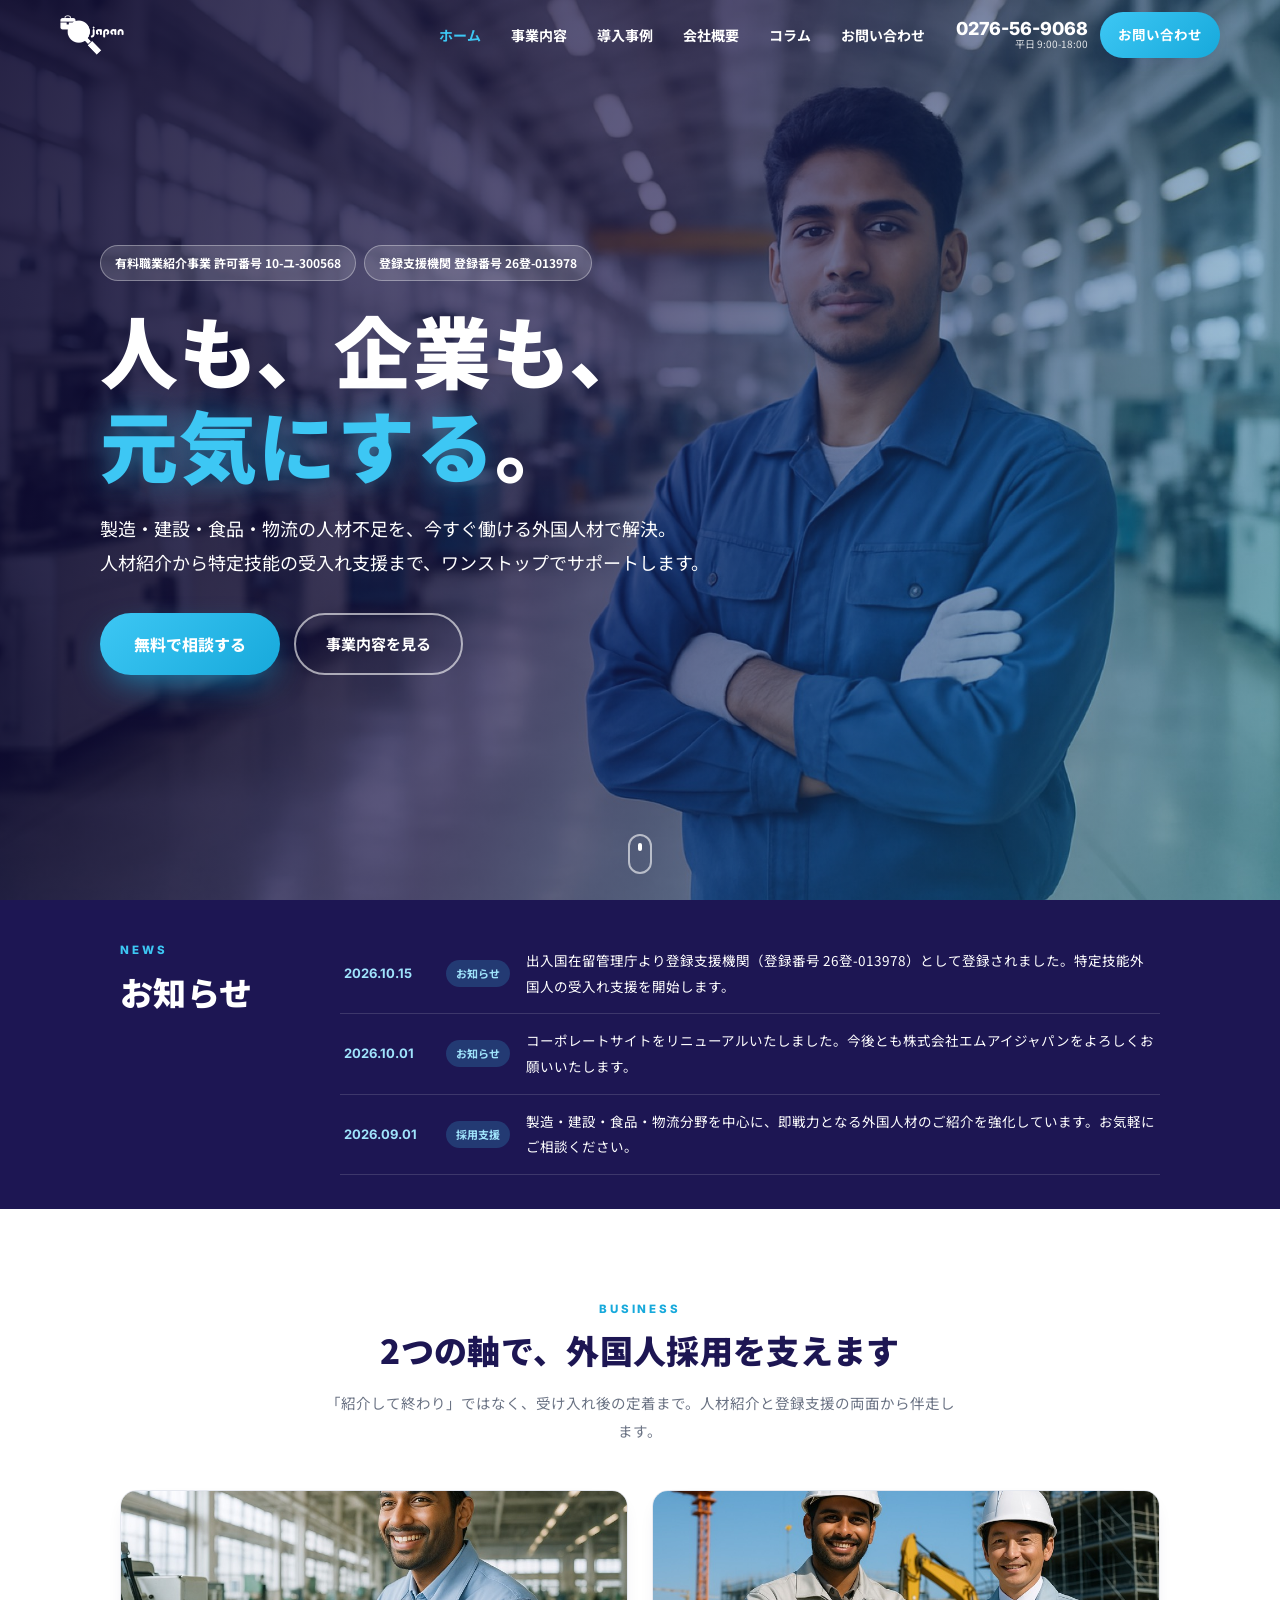
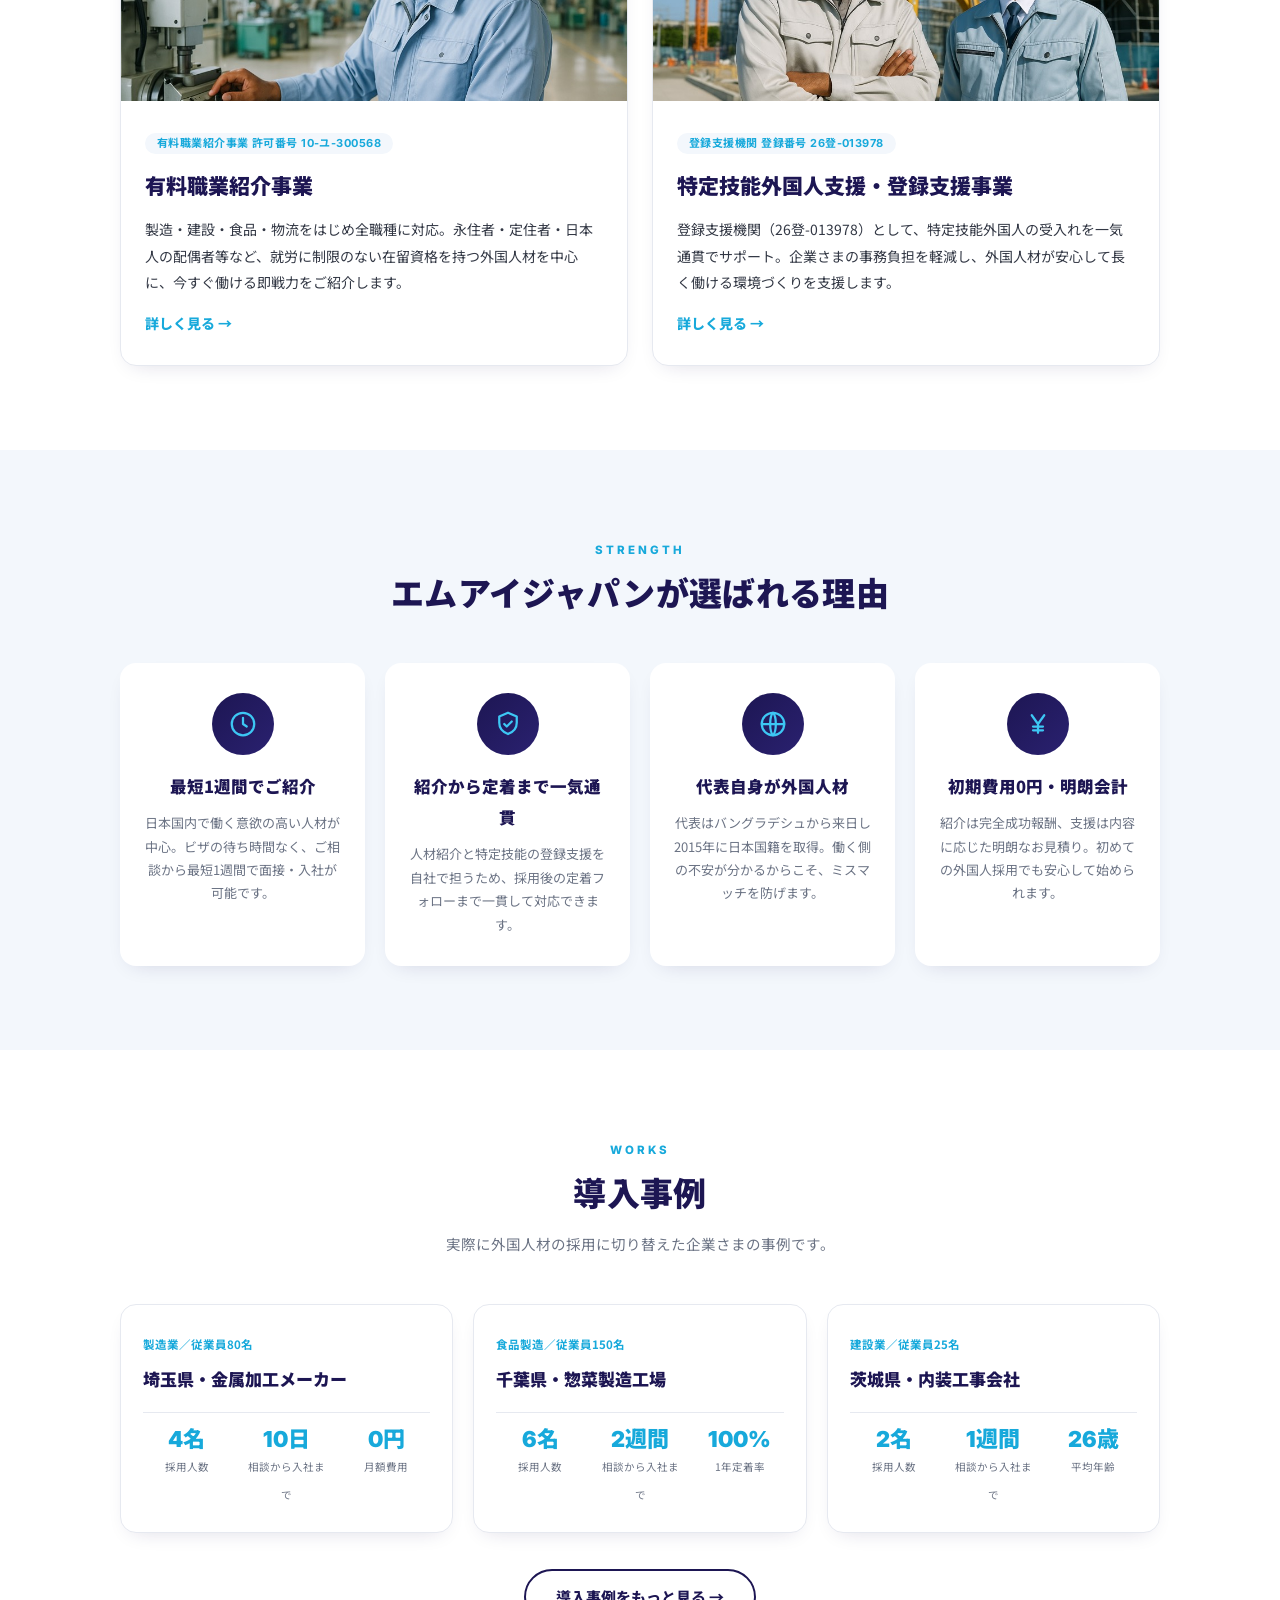
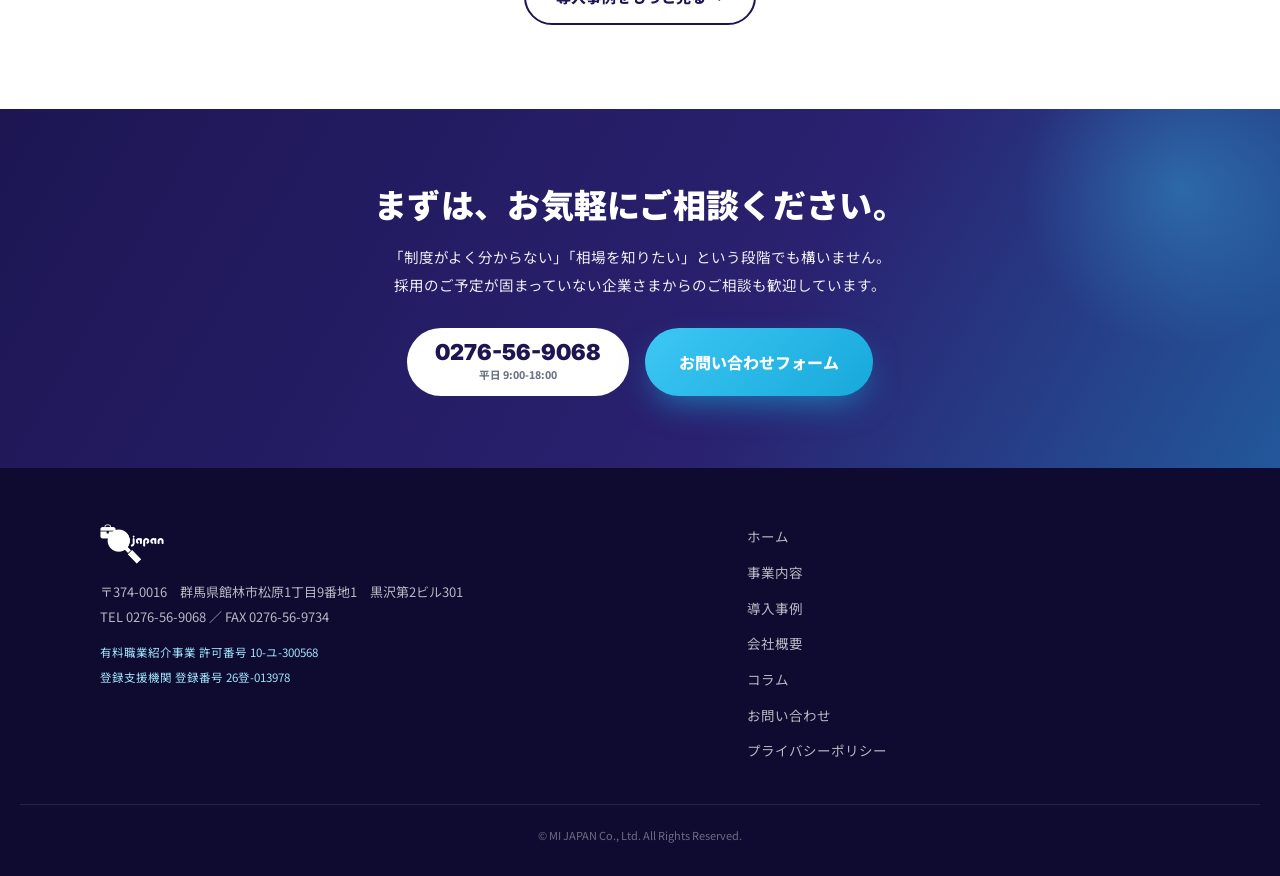
==== index.html @ fb92f8b6 "MI Japan HP preview (noindex)" ====
<!DOCTYPE html>
<html lang="ja">
<head>
<meta name="robots" content="noindex,nofollow">
<!-- Google Tag Manager -->
<script>(function(w,d,s,l,i){w[l]=w[l]||[];w[l].push({'gtm.start':
new Date().getTime(),event:'gtm.js'});var f=d.getElementsByTagName(s)[0],
j=d.createElement(s),dl=l!='dataLayer'?'&l='+l:'';j.async=true;j.src=
'https://www.googletagmanager.com/gtm.js?id='+i+dl;f.parentNode.insertBefore(j,f);
})(window,document,'script','dataLayer','GTM-NKFNLKCG');</script>
<!-- End Google Tag Manager -->
<meta charset="UTF-8">
<meta name="viewport" content="width=device-width, initial-scale=1.0">
<title>外国人材の紹介・特定技能の受入れ支援なら株式会社エムアイジャパン</title>
<meta name="description" content="製造・建設・食品・物流の人手不足を、今すぐ働ける外国人材で解決。有料職業紹介と登録支援機関による特定技能サポートをワンストップで提供。群馬・関東・静岡エリア対応。">
<link rel="icon" href="assets/favicon.ico" sizes="any">
<link rel="icon" type="image/png" sizes="32x32" href="assets/favicon-32.png">
<link rel="apple-touch-icon" href="assets/favicon-180.png">
<meta property="og:title" content="外国人材の紹介・特定技能の受入れ支援なら株式会社エムアイジャパン">
<meta property="og:description" content="製造・建設・食品・物流の人手不足を、今すぐ働ける外国人材で解決。有料職業紹介と登録支援機関による特定技能サポートをワンストップで提供。群馬・関東・静岡エリア対応。">
<meta property="og:type" content="website">
<meta name="format-detection" content="telephone=no">
<link rel="preconnect" href="https://fonts.googleapis.com">
<link rel="preconnect" href="https://fonts.gstatic.com" crossorigin>
<link href="https://fonts.googleapis.com/css2?family=Noto+Sans+JP:wght@400;500;700;900&family=Inter:wght@600;700;800;900&display=swap" rel="stylesheet">
<link rel="stylesheet" href="assets/style.css">
</head>
<body>
<!-- Google Tag Manager (noscript) -->
<noscript><iframe src="https://www.googletagmanager.com/ns.html?id=GTM-NKFNLKCG"
height="0" width="0" style="display:none;visibility:hidden"></iframe></noscript>
<!-- End Google Tag Manager (noscript) -->
<header id="hd">
  <div class="hd-in">
    <a class="brand" href="index.html"><img src="assets/logo.png" alt="株式会社エムアイジャパン"></a>
    <nav class="gnav"><a href="index.html" class="active">ホーム</a><a href="services.html">事業内容</a><a href="works.html">導入事例</a><a href="company.html">会社概要</a><a href="column/index.html">コラム</a><a href="contact.html">お問い合わせ</a></nav>
    <div class="hd-cta">
      <a class="hd-tel" href="tel:0276569068"><span class="t">0276-56-9068</span><span class="h">平日 9:00-18:00</span></a>
      <a class="hd-btn" href="contact.html">お問い合わせ</a>
    </div>
    <button class="burger" aria-label="メニュー" onclick="document.body.classList.toggle('mopen')"><span></span><span></span><span></span></button>
  </div>
  <nav class="mnav"><a href="index.html" class="active">ホーム</a><a href="services.html">事業内容</a><a href="works.html">導入事例</a><a href="company.html">会社概要</a><a href="column/index.html">コラム</a><a href="contact.html">お問い合わせ</a><a class="mnav-tel" href="tel:0276569068">電話する 0276-56-9068</a></nav>
</header>
<main>

<section class="hero" id="top">
  <video class="hero-media" autoplay muted loop playsinline poster="assets/mv.jpg">
    <source src="assets/hero.mp4" type="video/mp4">
  </video>
  <div class="hero-ov"></div>
  <div class="hero-in">
    <div class="hero-badges">
      <span>有料職業紹介事業 許可番号 10-ユ-300568</span><span>登録支援機関 登録番号 26登-013978</span>
    </div>
    <h1>人も、企業も、<br><em>元気にする</em>。</h1>
    <p>製造・建設・食品・物流の人材不足を、今すぐ働ける外国人材で解決。<br>人材紹介から特定技能の受入れ支援まで、ワンストップでサポートします。</p>
    <div class="hero-cta">
      <a class="btn-form" href="contact.html">無料で相談する</a>
      <a class="btn-ghost" href="services.html">事業内容を見る</a>
    </div>
  </div>
  <div class="hero-scroll"><span></span></div>
</section>

<section class="news-sec">
  <div class="wrap news-wrap">
    <div class="news-head"><span class="eyebrow">News</span><h2>お知らせ</h2></div>
    <div class="news-list"><a class="news-row reveal" href="column/index.html"><span class="nd">2026.10.15</span><span class="nc">お知らせ</span><span class="nt">出入国在留管理庁より登録支援機関（登録番号 26登-013978）として登録されました。特定技能外国人の受入れ支援を開始します。</span></a><a class="news-row reveal" href="column/index.html"><span class="nd">2026.10.01</span><span class="nc">お知らせ</span><span class="nt">コーポレートサイトをリニューアルいたしました。今後とも株式会社エムアイジャパンをよろしくお願いいたします。</span></a><a class="news-row reveal" href="column/index.html"><span class="nd">2026.09.01</span><span class="nc">採用支援</span><span class="nt">製造・建設・食品・物流分野を中心に、即戦力となる外国人材のご紹介を強化しています。お気軽にご相談ください。</span></a></div>
  </div>
</section>

<section class="sec">
  <div class="wrap">
    <div class="sec-head reveal"><span class="eyebrow">Business</span><h2>2つの軸で、外国人採用を支えます</h2><p class="sec-sub">「紹介して終わり」ではなく、受け入れ後の定着まで。人材紹介と登録支援の両面から伴走します。</p></div>
    <div class="svc-grid"><a class="svc-card reveal" href="services.html#agency">
  <div class="svc-img" style="background-image:url('assets/work-factory.jpg')"></div>
  <div class="svc-body"><span class="svc-lic">有料職業紹介事業 許可番号 10-ユ-300568</span><h3>有料職業紹介事業</h3><p>製造・建設・食品・物流をはじめ全職種に対応。永住者・定住者・日本人の配偶者等など、就労に制限のない在留資格を持つ外国人材を中心に、今すぐ働ける即戦力をご紹介します。</p><span class="more">詳しく見る →</span></div>
</a><a class="svc-card reveal" href="services.html#tokutei">
  <div class="svc-img" style="background-image:url('assets/work-construction.jpg')"></div>
  <div class="svc-body"><span class="svc-lic">登録支援機関 登録番号 26登-013978</span><h3>特定技能外国人支援・登録支援事業</h3><p>登録支援機関（26登-013978）として、特定技能外国人の受入れを一気通貫でサポート。企業さまの事務負担を軽減し、外国人材が安心して長く働ける環境づくりを支援します。</p><span class="more">詳しく見る →</span></div>
</a></div>
  </div>
</section>

<section class="sec sec-tint">
  <div class="wrap">
    <div class="sec-head reveal"><span class="eyebrow">Strength</span><h2>エムアイジャパンが選ばれる理由</h2></div>
    <div class="st-grid"><div class="st-card reveal"><div class="st-ico"><svg viewBox="0 0 24 24" fill="none" stroke="currentColor" stroke-width="1.8" stroke-linecap="round" stroke-linejoin="round"><circle cx="12" cy="12" r="9"/><path d="M12 7v5l3 2"/></svg></div><h3>最短1週間でご紹介</h3><p>日本国内で働く意欲の高い人材が中心。ビザの待ち時間なく、ご相談から最短1週間で面接・入社が可能です。</p></div><div class="st-card reveal"><div class="st-ico"><svg viewBox="0 0 24 24" fill="none" stroke="currentColor" stroke-width="1.8" stroke-linecap="round" stroke-linejoin="round"><path d="M12 3l7 3v5c0 4.5-3 7.5-7 9-4-1.5-7-4.5-7-9V6z"/><path d="M9 12l2 2 4-4"/></svg></div><h3>紹介から定着まで一気通貫</h3><p>人材紹介と特定技能の登録支援を自社で担うため、採用後の定着フォローまで一貫して対応できます。</p></div><div class="st-card reveal"><div class="st-ico"><svg viewBox="0 0 24 24" fill="none" stroke="currentColor" stroke-width="1.8" stroke-linecap="round" stroke-linejoin="round"><circle cx="12" cy="12" r="9"/><path d="M3 12h18M12 3c3 3 3 15 0 18M12 3c-3 3-3 15 0 18"/></svg></div><h3>代表自身が外国人材</h3><p>代表はバングラデシュから来日し2015年に日本国籍を取得。働く側の不安が分かるからこそ、ミスマッチを防げます。</p></div><div class="st-card reveal"><div class="st-ico"><svg viewBox="0 0 24 24" fill="none" stroke="currentColor" stroke-width="1.8" stroke-linecap="round" stroke-linejoin="round"><path d="M7 5l5 7 5-7M12 12v7M8 14h8M8 17h8"/></svg></div><h3>初期費用0円・明朗会計</h3><p>紹介は完全成功報酬、支援は内容に応じた明朗なお見積り。初めての外国人採用でも安心して始められます。</p></div></div>
  </div>
</section>

<section class="sec">
  <div class="wrap">
    <div class="sec-head reveal"><span class="eyebrow">Works</span><h2>導入事例</h2><p class="sec-sub">実際に外国人材の採用に切り替えた企業さまの事例です。</p></div>
    <div class="wk-grid"><a class="wk-card reveal" href="works.html"><span class="wk-ind">製造業／従業員80名</span><h3>埼玉県・金属加工メーカー</h3><div class="wk-m"><div class="m"><b>4名</b><span>採用人数</span></div><div class="m"><b>10日</b><span>相談から入社まで</span></div><div class="m"><b>0円</b><span>月額費用</span></div></div></a><a class="wk-card reveal" href="works.html"><span class="wk-ind">食品製造／従業員150名</span><h3>千葉県・惣菜製造工場</h3><div class="wk-m"><div class="m"><b>6名</b><span>採用人数</span></div><div class="m"><b>2週間</b><span>相談から入社まで</span></div><div class="m"><b>100%</b><span>1年定着率</span></div></div></a><a class="wk-card reveal" href="works.html"><span class="wk-ind">建設業／従業員25名</span><h3>茨城県・内装工事会社</h3><div class="wk-m"><div class="m"><b>2名</b><span>採用人数</span></div><div class="m"><b>1週間</b><span>相談から入社まで</span></div><div class="m"><b>26歳</b><span>平均年齢</span></div></div></a></div>
    <div class="center"><a class="btn-line" href="works.html">導入事例をもっと見る →</a></div>
  </div>
</section>

<section class="cta-band">
  <div class="cta-in reveal">
    <h2>まずは、お気軽にご相談ください。</h2>
    <p>「制度がよく分からない」「相場を知りたい」という段階でも構いません。<br>採用のご予定が固まっていない企業さまからのご相談も歓迎しています。</p>
    <div class="cta-btns">
      <a class="btn-tel" href="tel:0276569068"><span class="no">0276-56-9068</span><span class="hr">平日 9:00-18:00</span></a>
      <a class="btn-form" href="contact.html">お問い合わせフォーム</a>
    </div>
  </div>
</section>

</main>
<footer>
  <div class="ft-in">
    <div class="ft-brand">
      <img src="assets/logo.png" alt="株式会社エムアイジャパン">
      <p class="ft-addr">〒374-0016　群馬県館林市松原1丁目9番地1　黒沢第2ビル301<br>TEL 0276-56-9068 ／ FAX 0276-56-9734</p>
      <p class="ft-lic"><span>有料職業紹介事業 許可番号 10-ユ-300568</span><span>登録支援機関 登録番号 26登-013978</span></p>
    </div>
    <nav class="ft-nav"><a href="index.html">ホーム</a><a href="services.html">事業内容</a><a href="works.html">導入事例</a><a href="company.html">会社概要</a><a href="column/index.html">コラム</a><a href="contact.html">お問い合わせ</a><a href="privacy.html">プライバシーポリシー</a></nav>
  </div>
  <p class="copy">© MI JAPAN Co., Ltd. All Rights Reserved.</p>
</footer>
<a class="pagetop" href="#top" aria-label="ページ上部へ">↑</a>
<div class="mbar">
  <a href="tel:0276569068" class="mb-tel">電話</a>
  <a href="contact.html" class="mb-form">お問い合わせ</a>
</div>
<script src="assets/app.js"></script>
</body>
</html>
---- assets/style.css ----
:root{
  --navy:#1d1653; --navy2:#2a2170; --cyan:#3dc7f4; --cyan-d:#17a9db;
  --ink:#1c2230; --mute:#6b7384; --line:#e6e9f0; --bg:#fff; --tint:#f3f7fc;
  --shadow:0 18px 44px -20px rgba(29,22,83,.26); --shadow-sm:0 8px 22px -12px rgba(29,22,83,.2);
  --radius:16px; --font:"Noto Sans JP","Hiragino Kaku Gothic ProN",system-ui,sans-serif; --num:"Inter",var(--font);
}
*{margin:0;padding:0;box-sizing:border-box;-webkit-font-smoothing:antialiased}
html{scroll-behavior:smooth;scroll-padding-top:76px}
body{font-family:var(--font);color:var(--ink);background:var(--bg);line-height:1.9;font-size:15px}
img,svg{max-width:100%;display:block}
a{color:inherit;text-decoration:none}
main{overflow:hidden}
.wrap{max-width:1080px;margin:0 auto;padding:0 20px}
.wrap-narrow{max-width:800px;margin:0 auto;padding:0 20px}
.center{text-align:center}
.eyebrow{display:inline-block;font:800 11.5px/1 var(--num);letter-spacing:.26em;color:var(--cyan-d);text-transform:uppercase;margin-bottom:12px}
.eyebrow.light{color:#9fe3fb}
h2{font-weight:900;font-size:clamp(22px,3.6vw,33px);line-height:1.45;color:var(--navy);letter-spacing:.01em}
.note{font-size:11.5px;color:var(--mute)}

/* reveal animation */
.reveal{opacity:0;transform:translateY(26px);transition:opacity .7s ease,transform .7s cubic-bezier(.2,.7,.2,1)}
.reveal.vis{opacity:1;transform:none}

/* header */
#hd{position:fixed;top:0;left:0;right:0;z-index:100;transition:.3s}
#hd.solid{background:rgba(255,255,255,.96);backdrop-filter:blur(12px);box-shadow:0 2px 20px -12px rgba(29,22,83,.4)}
.hd-in{max-width:1200px;margin:0 auto;display:flex;align-items:center;gap:18px;padding:12px 20px}
.brand img{height:40px;width:auto}
#hd:not(.solid) .brand img{filter:brightness(0) invert(1)}
.gnav{display:flex;gap:4px;margin-left:auto}
.gnav a{padding:8px 13px;font-size:14px;font-weight:700;border-radius:8px;transition:.2s;color:#fff}
#hd.solid .gnav a{color:var(--navy)}
.gnav a:hover,.gnav a.active{color:var(--cyan)}
#hd.solid .gnav a.active{color:var(--cyan-d)}
.hd-cta{display:flex;align-items:center;gap:12px}
.hd-tel{display:flex;flex-direction:column;line-height:1.2;text-align:right;color:#fff}
#hd.solid .hd-tel{color:var(--navy)}
.hd-tel .t{font:800 18px/1 var(--num)}
.hd-tel .h{font-size:10px;opacity:.85}
.hd-btn{background:linear-gradient(135deg,var(--cyan),var(--cyan-d));color:#fff;font-weight:700;font-size:13.5px;padding:10px 18px;border-radius:999px;box-shadow:var(--shadow-sm);white-space:nowrap;transition:.2s}
.hd-btn:hover{transform:translateY(-2px)}
.burger{display:none;flex-direction:column;gap:5px;background:none;border:none;cursor:pointer;padding:6px}
.burger span{width:24px;height:2px;background:#fff;transition:.3s}
#hd.solid .burger span{background:var(--navy)}
.mnav{display:none}

@media(max-width:900px){
  .gnav,.hd-cta{display:none}
  .burger{display:flex;margin-left:auto}
  .mnav{position:fixed;top:0;right:0;width:76%;max-width:320px;height:100vh;background:var(--navy);flex-direction:column;padding:88px 26px 26px;gap:4px;transform:translateX(100%);transition:.35s;display:flex;z-index:99}
  body.mopen .mnav{transform:none}
  body.mopen::after{content:"";position:fixed;inset:0;background:rgba(0,0,0,.4);z-index:98}
  .mnav a{color:#fff;padding:14px 10px;font-weight:700;border-bottom:1px solid rgba(255,255,255,.12)}
  .mnav a.active{color:var(--cyan)}
  .mnav-tel{margin-top:16px;background:var(--cyan);border-radius:10px;text-align:center;border:none!important}
}

/* hero */
.hero{position:relative;min-height:100vh;display:flex;align-items:center;overflow:hidden;color:#fff}
.hero-media{position:absolute;inset:0;width:100%;height:100%;object-fit:cover;z-index:0;background:var(--navy)}
@keyframes kenburns{from{transform:scale(1.04)}to{transform:scale(1.16)}}
.hero-ov{position:absolute;inset:0;z-index:1;background:linear-gradient(110deg,rgba(14,10,48,.9) 0%,rgba(20,15,70,.66) 46%,rgba(23,169,219,.34) 100%)}
.hero-in{position:relative;z-index:2;max-width:1120px;margin:0 auto;padding:110px 20px 90px;width:100%}
.hero-badges{display:flex;gap:8px;flex-wrap:wrap;margin-bottom:22px;animation:fadeup .8s .1s both}
.hero-badges span{background:rgba(255,255,255,.14);border:1px solid rgba(255,255,255,.34);backdrop-filter:blur(4px);font-size:12px;font-weight:700;padding:6px 14px;border-radius:999px}
.hero h1{font-weight:900;font-size:clamp(38px,7vw,78px);line-height:1.2;letter-spacing:.01em;margin-bottom:20px;animation:fadeup .8s .2s both}
.hero h1 em{font-style:normal;color:var(--cyan);text-shadow:0 0 30px rgba(61,199,244,.5)}
.hero p{font-size:clamp(15px,2vw,18px);max-width:620px;margin-bottom:34px;opacity:.95;animation:fadeup .8s .35s both}
.hero-cta{display:flex;gap:14px;flex-wrap:wrap;animation:fadeup .8s .5s both}
@keyframes fadeup{from{opacity:0;transform:translateY(24px)}to{opacity:1;transform:none}}
.btn-form{display:inline-flex;align-items:center;justify-content:center;background:linear-gradient(135deg,var(--cyan),var(--cyan-d));color:#fff;font-weight:800;font-size:16px;padding:16px 34px;border-radius:999px;box-shadow:0 14px 34px -10px rgba(23,169,219,.7);transition:.2s}
.btn-form:hover{transform:translateY(-2px)}
.btn-ghost{display:inline-flex;align-items:center;justify-content:center;border:2px solid rgba(255,255,255,.6);color:#fff;font-weight:700;font-size:15px;padding:14px 30px;border-radius:999px;transition:.2s}
.btn-ghost:hover{background:#fff;color:var(--navy);border-color:#fff}
.hero-scroll{position:absolute;bottom:26px;left:50%;transform:translateX(-50%);z-index:2;width:24px;height:40px;border:2px solid rgba(255,255,255,.6);border-radius:14px}
.hero-scroll span{position:absolute;top:7px;left:50%;transform:translateX(-50%);width:4px;height:8px;background:#fff;border-radius:2px;animation:scr 1.6s infinite}
@keyframes scr{0%{opacity:0;top:7px}30%{opacity:1}60%{opacity:1;top:20px}100%{opacity:0;top:20px}}

/* news */
.news-sec{background:var(--navy);color:#fff;position:relative;z-index:3}
.news-wrap{display:grid;grid-template-columns:200px 1fr;gap:20px;padding-top:34px;padding-bottom:34px}
.news-head .eyebrow{color:var(--cyan)}
.news-head h2{color:#fff}
.news-list{display:flex;flex-direction:column}
.news-row{display:flex;align-items:center;gap:16px;padding:14px 4px;border-bottom:1px solid rgba(255,255,255,.14);transition:.2s;flex-wrap:wrap}
.news-row:hover{color:var(--cyan)}
.news-row .nd{font:700 13px/1 var(--num);color:#9fe3fb;min-width:86px}
.news-row .nc{font-size:11px;font-weight:700;background:rgba(61,199,244,.2);color:#9fe3fb;padding:3px 10px;border-radius:999px}
.news-row .nt{font-size:13.5px;flex:1;min-width:200px}
@media(max-width:700px){.news-wrap{grid-template-columns:1fr;gap:10px}}

/* sections */
.sec{padding:84px 0}
.sec-tint{background:var(--tint)}
.sec-head{text-align:center;margin-bottom:46px}
.sec-sub{color:var(--mute);max-width:640px;margin:14px auto 0;font-size:14.5px}

/* service cards (top) */
.svc-grid{display:grid;grid-template-columns:1fr 1fr;gap:24px}
@media(max-width:760px){.svc-grid{grid-template-columns:1fr}}
.svc-card{background:#fff;border:1px solid var(--line);border-radius:var(--radius);overflow:hidden;box-shadow:var(--shadow-sm);transition:.28s;display:flex;flex-direction:column}
.svc-card:hover{transform:translateY(-6px);box-shadow:var(--shadow)}
.svc-img{height:210px;background-size:cover;background-position:center;transition:.4s}
.svc-card:hover .svc-img{transform:scale(1.06)}
.svc-body{padding:26px 24px 28px}
.svc-lic{display:inline-block;font:700 11px/1 var(--num);color:var(--cyan-d);background:var(--tint);padding:5px 12px;border-radius:999px;margin-bottom:12px;letter-spacing:.04em}
.svc-body h3{font-size:21px;font-weight:900;color:var(--navy);margin-bottom:10px}
.svc-body p{font-size:14px;color:var(--ink);opacity:.9}
.svc-body .more{display:inline-block;margin-top:14px;color:var(--cyan-d);font-weight:800;font-size:14px}

/* strengths */
.st-grid{display:grid;grid-template-columns:repeat(4,1fr);gap:20px}
@media(max-width:900px){.st-grid{grid-template-columns:1fr 1fr}}
@media(max-width:520px){.st-grid{grid-template-columns:1fr}}
.st-card{background:#fff;border-radius:var(--radius);padding:30px 22px;text-align:center;box-shadow:var(--shadow-sm);transition:.25s}
.st-card:hover{transform:translateY(-5px);box-shadow:var(--shadow)}
.st-ico{width:62px;height:62px;margin:0 auto 16px;border-radius:50%;display:flex;align-items:center;justify-content:center;background:linear-gradient(135deg,var(--navy),var(--navy2));color:var(--cyan)}
.st-ico svg{width:30px;height:30px}
.st-card h3{font-size:16.5px;font-weight:900;color:var(--navy);margin-bottom:9px}
.st-card p{font-size:13px;color:var(--mute);line-height:1.8}

/* works */
.wk-grid{display:grid;grid-template-columns:repeat(3,1fr);gap:20px}
@media(max-width:860px){.wk-grid{grid-template-columns:1fr;max-width:560px;margin:0 auto}}
.wk-card{background:#fff;border:1px solid var(--line);border-radius:var(--radius);padding:24px 22px;box-shadow:var(--shadow-sm);transition:.25s;display:block}
.wk-card:hover{transform:translateY(-5px);box-shadow:var(--shadow)}
.wk-ind{font-size:11.5px;font-weight:700;color:var(--cyan-d)}
.wk-card h3{font-size:17px;font-weight:900;color:var(--navy);margin:6px 0 16px}
.wk-m{display:flex;gap:12px;justify-content:space-between;border-top:1px solid var(--line);padding-top:14px}
.wk-m .m{text-align:center;flex:1}
.wk-m .m b{display:block;font:900 22px/1.1 var(--num);color:var(--cyan-d)}
.wk-m .m span{font-size:10.5px;color:var(--mute)}
.btn-line{display:inline-block;margin-top:36px;color:var(--navy);font-weight:800;border:2px solid var(--navy);padding:12px 30px;border-radius:999px;transition:.2s}
.btn-line:hover{background:var(--navy);color:#fff}

/* page hero */
.phero{position:relative;min-height:340px;display:flex;align-items:center;color:#fff;background:var(--navy)}
.phero-in{position:relative;z-index:2;max-width:1080px;margin:0 auto;padding:120px 20px 56px;width:100%}
.phero h1{font-weight:900;font-size:clamp(28px,5vw,46px);margin-bottom:12px}
.phero p{max-width:620px;opacity:.95;font-size:15px}

/* crumbs */
.crumbs{display:flex;gap:8px;align-items:center;font-size:12px;color:var(--mute);padding:16px 20px;flex-wrap:wrap}
.crumbs a:hover{color:var(--cyan-d)}
.crumbs i{font-style:normal;opacity:.5}
.crumbs span{color:var(--ink)}

/* service full */
.svc-sec{padding:70px 0}
.svc-full{display:grid;grid-template-columns:.92fr 1.08fr;gap:44px;align-items:center}
.svc-sec.svc-rev .svc-full{direction:rtl}
.svc-sec.svc-rev .svc-full>*{direction:ltr}
@media(max-width:820px){.svc-full{grid-template-columns:1fr;gap:24px}}
.svc-full-img{aspect-ratio:4/3;border-radius:20px;background-size:cover;background-position:center;box-shadow:var(--shadow)}
.svc-full-body .svc-lic{margin:0 0 10px}
.svc-full-body h2{margin-bottom:14px}
.svc-full-body .lead{color:var(--ink);opacity:.92;margin-bottom:24px;font-size:15px}
.pt-grid{display:grid;grid-template-columns:1fr 1fr;gap:16px}
@media(max-width:520px){.pt-grid{grid-template-columns:1fr}}
.pt{background:var(--tint);border-radius:12px;padding:18px 18px}
.pt h4{font-size:14.5px;font-weight:900;color:var(--navy);margin-bottom:6px;padding-left:14px;position:relative}
.pt h4::before{content:"";position:absolute;left:0;top:7px;width:6px;height:6px;border-radius:50%;background:var(--cyan)}
.pt p{font-size:12.5px;color:var(--mute);line-height:1.8}

/* works full */
.wk-list{display:flex;flex-direction:column;gap:20px;max-width:860px;margin:0 auto}
.wk-full{background:#fff;border:1px solid var(--line);border-radius:var(--radius);overflow:hidden;box-shadow:var(--shadow-sm)}
.wk-full-head{background:linear-gradient(135deg,var(--navy),var(--navy2));color:#fff;padding:20px 26px}
.wk-full-head .wk-ind{color:#9fe3fb}
.wk-full-head h2{color:#fff;font-size:20px;margin-top:4px}
.wk-full-body{padding:24px 26px;display:grid;grid-template-columns:1fr 240px;gap:24px;align-items:center}
@media(max-width:680px){.wk-full-body{grid-template-columns:1fr}}
.wk-full-body dl{font-size:13.5px}
.wk-full-body dt{font-weight:800;color:var(--cyan-d);font-size:11.5px;margin-top:10px}
.wk-full-body dt:first-child{margin-top:0}
.wk-full-body dd{color:var(--ink);opacity:.9}
.wk-full-body .wk-m{border-top:none;border-left:1px solid var(--line);padding:0 0 0 20px}
@media(max-width:680px){.wk-full-body .wk-m{border-left:none;border-top:1px solid var(--line);padding:14px 0 0}}

/* company */
.msg{display:grid;grid-template-columns:200px 1fr;gap:34px;align-items:start}
@media(max-width:680px){.msg{grid-template-columns:1fr;gap:20px}}
.msg-photo{width:100%;max-width:200px;border-radius:16px;box-shadow:var(--shadow);aspect-ratio:1;object-fit:cover}
.msg-body h3{font-size:19px;font-weight:900;color:var(--navy);margin-bottom:14px}
.msg-body p{font-size:14px;margin-bottom:12px;opacity:.92}
.msg-body .sign{font-weight:700;color:var(--navy);opacity:1}
.co-table{width:100%;border-collapse:collapse;font-size:14px;background:#fff;border-radius:var(--radius);overflow:hidden;box-shadow:var(--shadow-sm)}
.co-table th,.co-table td{padding:16px 18px;text-align:left;border-bottom:1px solid var(--line);vertical-align:top}
.co-table th{background:var(--navy);color:#fff;font-weight:700;width:190px;white-space:nowrap}
@media(max-width:560px){.co-table th,.co-table td{display:block;width:100%}.co-table th{width:100%}}

/* column list */
.col-grid{display:grid;grid-template-columns:repeat(3,1fr);gap:24px}
@media(max-width:860px){.col-grid{grid-template-columns:1fr 1fr}}
@media(max-width:560px){.col-grid{grid-template-columns:1fr}}
.col-card{background:#fff;border:1px solid var(--line);border-radius:var(--radius);overflow:hidden;box-shadow:var(--shadow-sm);transition:.25s}
.col-card:hover{transform:translateY(-5px);box-shadow:var(--shadow)}
.col-img{height:180px;background-size:cover;background-position:center;position:relative}
.col-cat{position:absolute;top:12px;left:12px;background:var(--cyan-d);color:#fff;font-size:11px;font-weight:700;padding:4px 12px;border-radius:999px}
.col-body{padding:20px}
.col-body time{font:700 12px/1 var(--num);color:var(--mute)}
.col-body h3{font-size:16px;font-weight:900;color:var(--navy);margin:8px 0 10px;line-height:1.5}
.col-body p{font-size:13px;color:var(--mute);line-height:1.8}

/* article */
.art-hero{position:relative;min-height:320px;display:flex;align-items:flex-end;background-size:cover;background-position:center;color:#fff}
.art-hero-ov{position:absolute;inset:0;background:linear-gradient(to top,rgba(14,10,48,.9),rgba(14,10,48,.2))}
.art-hero-in{position:relative;z-index:2;max-width:800px;margin:0 auto;padding:40px 20px;width:100%}
.art-hero-in h1{font-size:clamp(22px,4vw,34px);font-weight:900;margin:12px 0 8px;line-height:1.4}
.art-hero-in time{font:700 13px/1 var(--num);opacity:.9}
.art-body{padding:48px 20px}
.art-body h2{font-size:21px;margin:34px 0 14px;padding-left:16px;border-left:5px solid var(--cyan);color:var(--navy)}
.art-body p{margin-bottom:18px;font-size:15px}
.art-body strong{color:var(--navy)}
.art-cta{background:linear-gradient(135deg,var(--navy),var(--navy2));color:#fff;border-radius:20px;padding:40px 30px;text-align:center;margin:20px 0 40px}
.art-cta h3{font-size:20px;font-weight:900;margin-bottom:10px}
.art-cta p{opacity:.9;margin-bottom:22px;font-size:14px}
.rel-wrap{margin-bottom:60px}
.rel-title{font-size:18px;color:var(--navy);margin-bottom:18px;text-align:center}
.rel-grid{display:grid;grid-template-columns:1fr 1fr;gap:16px}
@media(max-width:560px){.rel-grid{grid-template-columns:1fr}}
.rel-card{display:flex;gap:14px;background:#fff;border:1px solid var(--line);border-radius:12px;overflow:hidden;box-shadow:var(--shadow-sm);transition:.2s}
.rel-card:hover{transform:translateY(-3px);box-shadow:var(--shadow)}
.rel-img{width:96px;flex:none;background-size:cover;background-position:center}
.rel-b{padding:12px 14px}
.rel-b time{font:700 11px/1 var(--num);color:var(--mute)}
.rel-b h4{font-size:13.5px;color:var(--navy);margin-top:6px;line-height:1.5}

/* cta band */
.cta-band{background:linear-gradient(120deg,var(--navy) 0%,var(--navy2) 60%,var(--cyan-d) 160%);color:#fff;padding:72px 20px;text-align:center;position:relative;overflow:hidden}
.cta-band::after{content:"";position:absolute;top:-80px;right:-60px;width:320px;height:320px;border-radius:50%;background:radial-gradient(circle,rgba(61,199,244,.3),transparent 70%)}
.cta-in{position:relative;z-index:2;max-width:720px;margin:0 auto}
.cta-band h2{color:#fff;margin-bottom:14px}
.cta-in p{opacity:.92;margin-bottom:30px;font-size:14.5px}
.cta-btns{display:flex;gap:16px;justify-content:center;flex-wrap:wrap}
.btn-tel{display:flex;flex-direction:column;background:#fff;color:var(--navy);padding:12px 28px;border-radius:999px;font-weight:800}
.btn-tel .no{font:900 22px/1.1 var(--num)}
.btn-tel .hr{font-size:10.5px;color:var(--mute)}

/* contact */
.ct-lead{text-align:center;margin-bottom:30px}
.ct-tel{display:inline-flex;flex-direction:column;gap:2px}
.ct-tel .l{font-size:12px;color:var(--mute);font-weight:700}
.ct-tel a{font:900 34px/1 var(--num);color:var(--navy)}
.ct-tel .h{font-size:12px;color:var(--mute)}
.ct-form{background:#fff;border:1px solid var(--line);border-radius:20px;padding:34px 30px;box-shadow:var(--shadow-sm)}
@media(max-width:560px){.ct-form{padding:24px 18px}}
.fld{margin-bottom:16px}
.fld label{display:block;font-size:13px;font-weight:700;color:var(--navy);margin-bottom:6px}
.req{background:#d94141;color:#fff;font-size:10px;padding:2px 7px;border-radius:4px;margin-left:7px}
.opt{background:var(--mute);color:#fff;font-size:10px;padding:2px 7px;border-radius:4px;margin-left:7px}
.fld input,.fld select,.fld textarea{width:100%;border:1.5px solid var(--line);border-radius:10px;padding:12px 14px;font-size:15px;font-family:var(--font);background:var(--tint);transition:.2s}
.fld input:focus,.fld select:focus,.fld textarea:focus{outline:none;border-color:var(--cyan);background:#fff;box-shadow:0 0 0 3px rgba(61,199,244,.16)}
.fld2{display:grid;grid-template-columns:1fr 1fr;gap:14px}
@media(max-width:560px){.fld2{grid-template-columns:1fr}}
.privacy{font-size:12px;color:var(--mute);text-align:center;margin:18px 0 14px}
.privacy a{color:var(--cyan-d);text-decoration:underline}
.ct-submit{width:100%;border:none;cursor:pointer;background:linear-gradient(135deg,var(--cyan),var(--cyan-d));color:#fff;font-size:17px;font-weight:900;font-family:var(--font);padding:17px;border-radius:999px;box-shadow:0 14px 30px -10px rgba(23,169,219,.6);transition:.2s}
.ct-submit:hover{transform:translateY(-2px)}
.form-note{text-align:center;font-size:11.5px;color:var(--mute);margin-top:12px}

/* thanks */
.thanks{padding:140px 20px 100px;text-align:center}
.th-ico{width:76px;height:76px;margin:0 auto 24px;border-radius:50%;background:linear-gradient(135deg,var(--cyan),var(--cyan-d));color:#fff;display:flex;align-items:center;justify-content:center}
.th-ico svg{width:40px;height:40px}
.thanks h1{font-size:28px;color:var(--navy);margin-bottom:14px}
.thanks p{color:var(--mute);margin-bottom:30px}

/* footer */
footer{background:#0e0a30;color:rgba(255,255,255,.7);padding:56px 20px 30px}
.ft-in{max-width:1080px;margin:0 auto;display:grid;grid-template-columns:1.4fr 1fr;gap:40px}
@media(max-width:720px){.ft-in{grid-template-columns:1fr;gap:26px}}
.ft-brand img{height:40px;filter:brightness(0) invert(1);margin-bottom:16px}
.ft-addr{font-size:13px;line-height:1.9}
.ft-lic{margin-top:12px;display:flex;flex-direction:column;gap:3px}
.ft-lic span{font-size:11.5px;color:#9fe3fb}
.ft-nav{display:flex;flex-direction:column;gap:10px}
.ft-nav a{font-size:13.5px;transition:.2s}
.ft-nav a:hover{color:var(--cyan)}
.copy{text-align:center;font-size:11px;color:rgba(255,255,255,.4);margin-top:40px;border-top:1px solid rgba(255,255,255,.1);padding-top:20px}

/* pagetop + mobile bar */
.pagetop{position:fixed;right:18px;bottom:84px;z-index:80;width:44px;height:44px;border-radius:50%;background:var(--navy);color:#fff;display:flex;align-items:center;justify-content:center;font-size:18px;opacity:0;pointer-events:none;transition:.3s;box-shadow:var(--shadow)}
.pagetop.show{opacity:1;pointer-events:auto}
@media(min-width:901px){.pagetop{bottom:24px}}
.mbar{position:fixed;left:0;right:0;bottom:0;z-index:90;display:none;grid-template-columns:1fr 1.4fr;gap:8px;padding:8px 10px;background:rgba(255,255,255,.97);backdrop-filter:blur(8px);border-top:1px solid var(--line)}
.mbar a{text-align:center;padding:12px;border-radius:12px;font-weight:800;font-size:13px}
.mb-tel{background:var(--navy);color:#fff}
.mb-form{background:linear-gradient(135deg,var(--cyan),var(--cyan-d));color:#fff}
@media(max-width:900px){.mbar{display:grid}.pagetop{bottom:76px}}
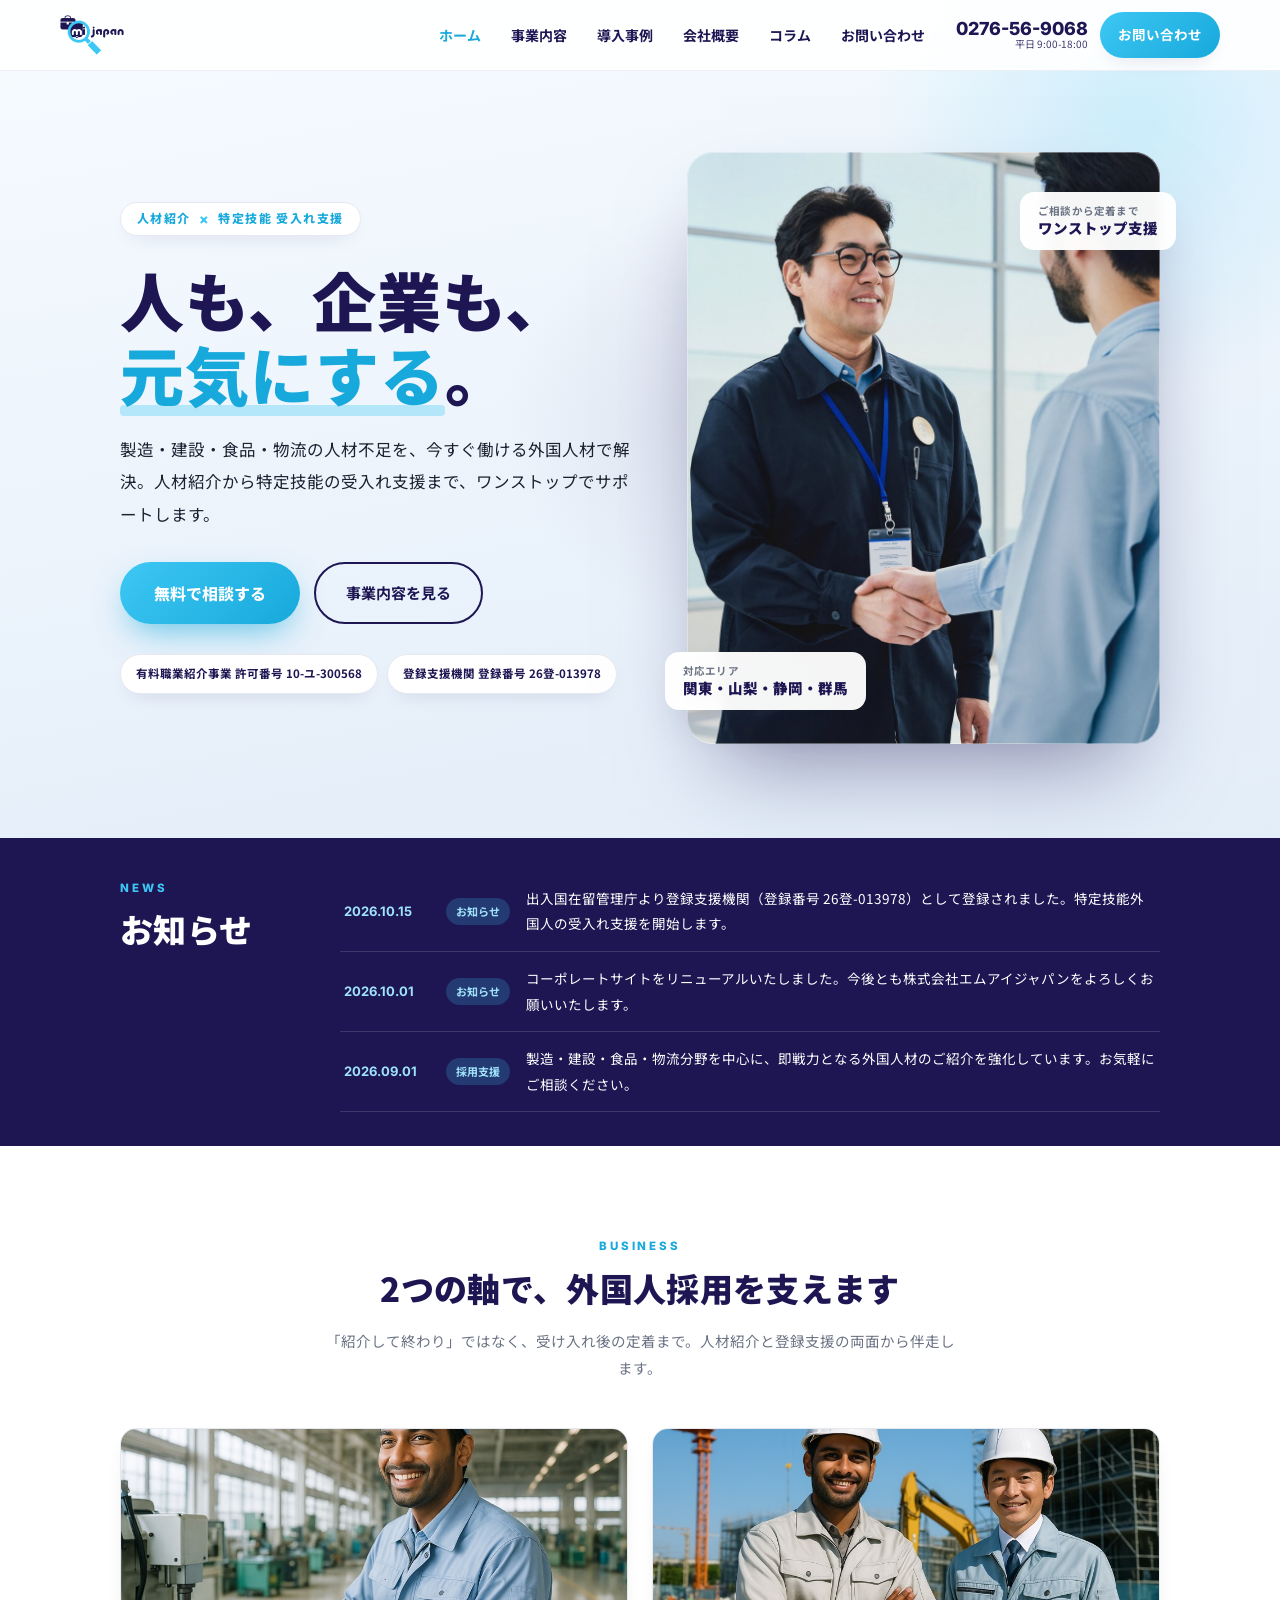
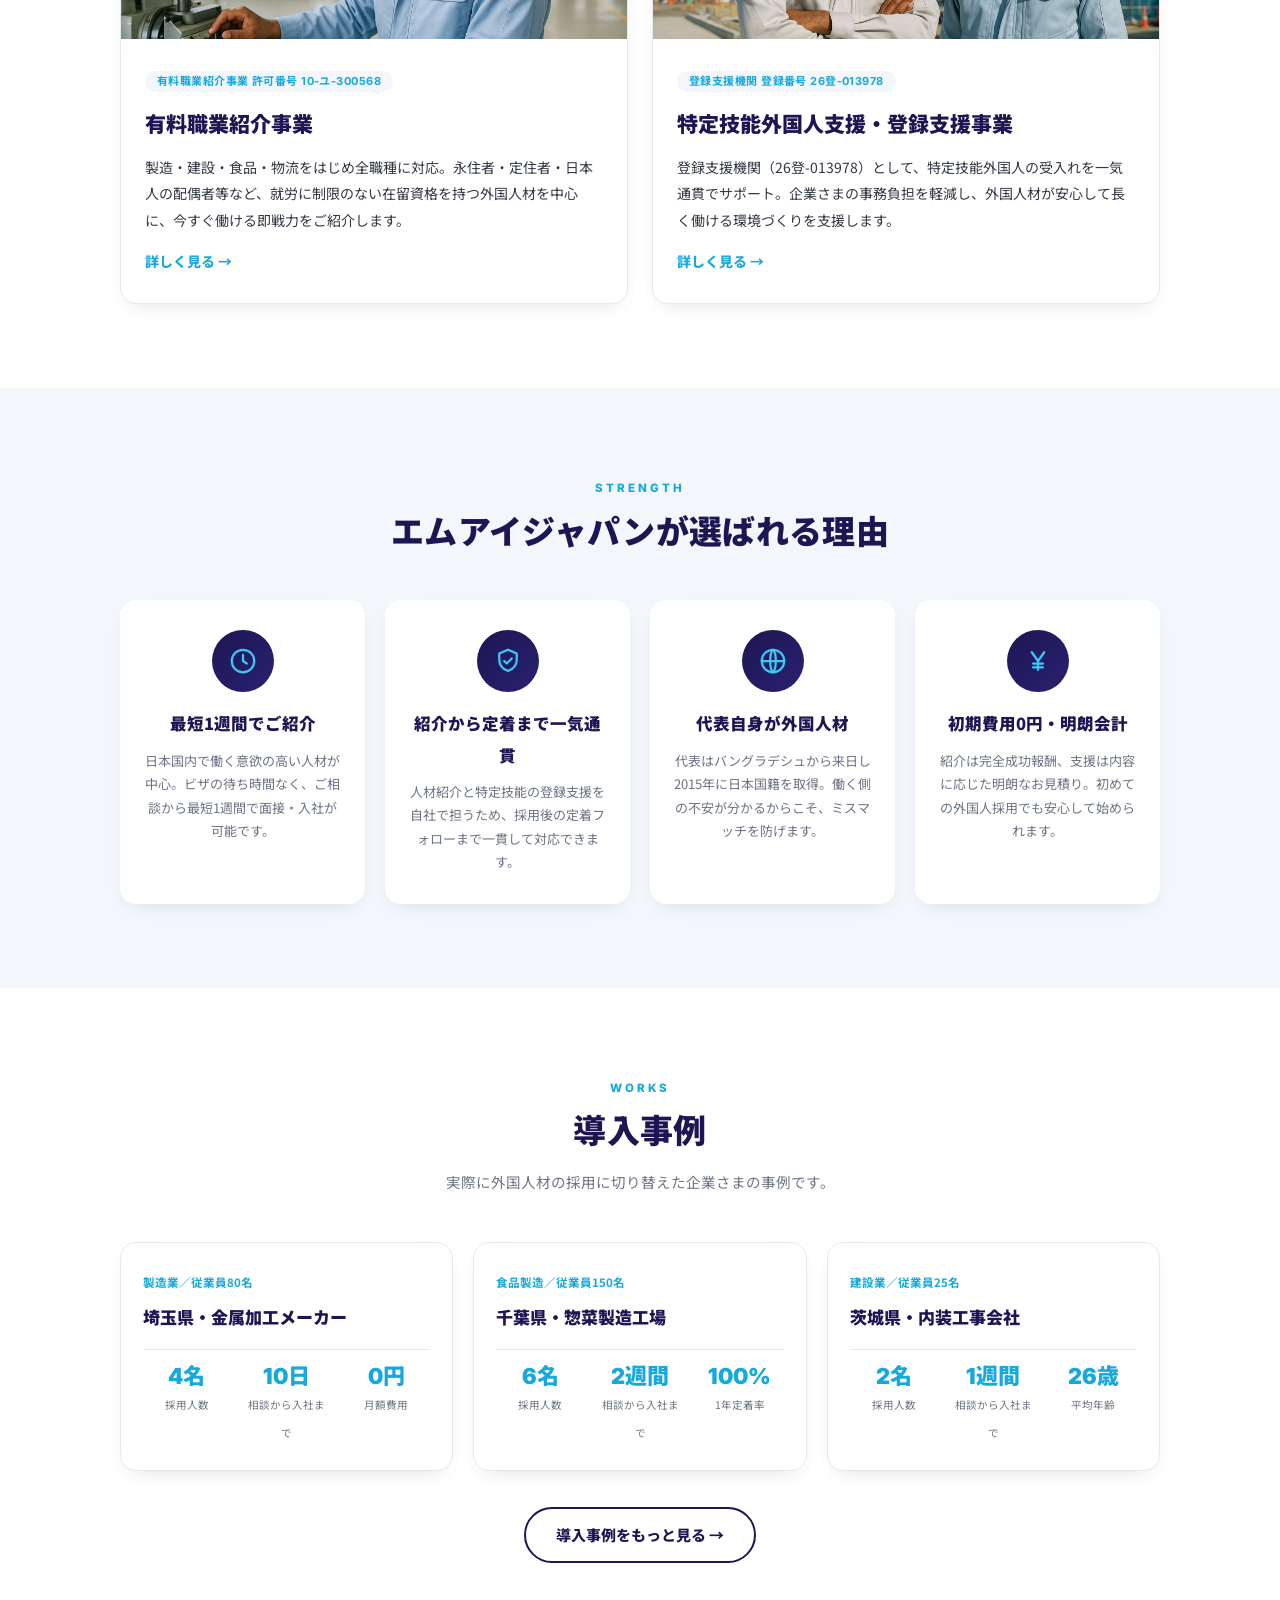
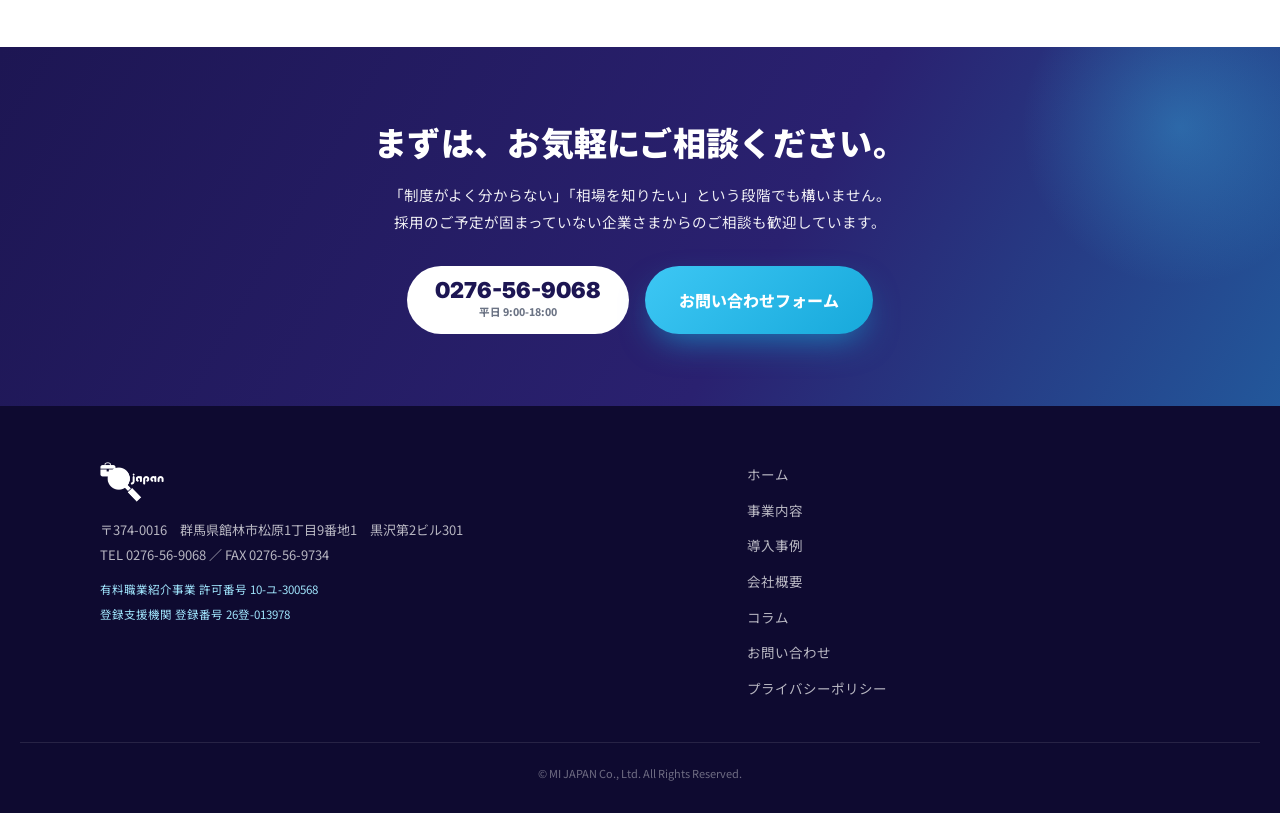
==== commit d39bef15: "Redesign HP hero: light corporate split layout to differentiate from LP" ====
--- a/index.html
+++ b/index.html
@@ -45,22 +45,32 @@
 <main>
 
 <section class="hero" id="top">
-  <video class="hero-media" autoplay muted loop playsinline poster="assets/mv.jpg">
-    <source src="assets/hero.mp4" type="video/mp4">
-  </video>
-  <div class="hero-ov"></div>
-  <div class="hero-in">
-    <div class="hero-badges">
-      <span>有料職業紹介事業 許可番号 10-ユ-300568</span><span>登録支援機関 登録番号 26登-013978</span>
+  <div class="hero-deco" aria-hidden="true"></div>
+  <div class="wrap hero-grid">
+    <div class="hero-copy">
+      <span class="hero-eyebrow reveal">人材紹介 <i>×</i> 特定技能 受入れ支援</span>
+      <h1 class="reveal">人も、企業も、<br><em>元気にする</em>。</h1>
+      <p class="hero-lead reveal">製造・建設・食品・物流の人材不足を、今すぐ働ける外国人材で解決。人材紹介から特定技能の受入れ支援まで、ワンストップでサポートします。</p>
+      <div class="hero-cta reveal">
+        <a class="btn-form" href="contact.html">無料で相談する</a>
+        <a class="btn-ghost" href="services.html">事業内容を見る</a>
+      </div>
+      <div class="hero-badges reveal">
+        <span>有料職業紹介事業 許可番号 10-ユ-300568</span><span>登録支援機関 登録番号 26登-013978</span>
+      </div>
     </div>
-    <h1>人も、企業も、<br><em>元気にする</em>。</h1>
-    <p>製造・建設・食品・物流の人材不足を、今すぐ働ける外国人材で解決。<br>人材紹介から特定技能の受入れ支援まで、ワンストップでサポートします。</p>
-    <div class="hero-cta">
-      <a class="btn-form" href="contact.html">無料で相談する</a>
-      <a class="btn-ghost" href="services.html">事業内容を見る</a>
+    <div class="hero-visual reveal">
+      <div class="hero-figure"><img src="assets/hero-main.jpg" alt="企業の採用担当者と外国人材" width="960" height="1280"></div>
+      <div class="hero-float">
+        <span class="hf-k">対応エリア</span>
+        <b>関東・山梨・静岡・群馬</b>
+      </div>
+      <div class="hero-float hero-float2">
+        <span class="hf-k">ご相談から定着まで</span>
+        <b>ワンストップ支援</b>
+      </div>
     </div>
   </div>
-  <div class="hero-scroll"><span></span></div>
 </section>
 
 <section class="news-sec">
--- a/assets/style.css
+++ b/assets/style.css
@@ -23,26 +23,21 @@
 .reveal.vis{opacity:1;transform:none}
 
 /* header */
-#hd{position:fixed;top:0;left:0;right:0;z-index:100;transition:.3s}
-#hd.solid{background:rgba(255,255,255,.96);backdrop-filter:blur(12px);box-shadow:0 2px 20px -12px rgba(29,22,83,.4)}
+#hd{position:fixed;top:0;left:0;right:0;z-index:100;transition:.3s;background:rgba(255,255,255,.9);backdrop-filter:blur(12px);border-bottom:1px solid rgba(230,233,240,.7)}
+#hd.solid{background:rgba(255,255,255,.97);box-shadow:0 2px 20px -12px rgba(29,22,83,.4);border-bottom-color:transparent}
 .hd-in{max-width:1200px;margin:0 auto;display:flex;align-items:center;gap:18px;padding:12px 20px}
 .brand img{height:40px;width:auto}
-#hd:not(.solid) .brand img{filter:brightness(0) invert(1)}
 .gnav{display:flex;gap:4px;margin-left:auto}
-.gnav a{padding:8px 13px;font-size:14px;font-weight:700;border-radius:8px;transition:.2s;color:#fff}
-#hd.solid .gnav a{color:var(--navy)}
-.gnav a:hover,.gnav a.active{color:var(--cyan)}
-#hd.solid .gnav a.active{color:var(--cyan-d)}
+.gnav a{padding:8px 13px;font-size:14px;font-weight:700;border-radius:8px;transition:.2s;color:var(--navy)}
+.gnav a:hover,.gnav a.active{color:var(--cyan-d)}
 .hd-cta{display:flex;align-items:center;gap:12px}
-.hd-tel{display:flex;flex-direction:column;line-height:1.2;text-align:right;color:#fff}
-#hd.solid .hd-tel{color:var(--navy)}
+.hd-tel{display:flex;flex-direction:column;line-height:1.2;text-align:right;color:var(--navy)}
 .hd-tel .t{font:800 18px/1 var(--num)}
 .hd-tel .h{font-size:10px;opacity:.85}
 .hd-btn{background:linear-gradient(135deg,var(--cyan),var(--cyan-d));color:#fff;font-weight:700;font-size:13.5px;padding:10px 18px;border-radius:999px;box-shadow:var(--shadow-sm);white-space:nowrap;transition:.2s}
 .hd-btn:hover{transform:translateY(-2px)}
 .burger{display:none;flex-direction:column;gap:5px;background:none;border:none;cursor:pointer;padding:6px}
-.burger span{width:24px;height:2px;background:#fff;transition:.3s}
-#hd.solid .burger span{background:var(--navy)}
+.burger span{width:24px;height:2px;background:var(--navy);transition:.3s}
 .mnav{display:none}
 
 @media(max-width:900px){
@@ -56,26 +51,43 @@
   .mnav-tel{margin-top:16px;background:var(--cyan);border-radius:10px;text-align:center;border:none!important}
 }
 
-/* hero */
-.hero{position:relative;min-height:100vh;display:flex;align-items:center;overflow:hidden;color:#fff}
-.hero-media{position:absolute;inset:0;width:100%;height:100%;object-fit:cover;z-index:0;background:var(--navy)}
-@keyframes kenburns{from{transform:scale(1.04)}to{transform:scale(1.16)}}
-.hero-ov{position:absolute;inset:0;z-index:1;background:linear-gradient(110deg,rgba(14,10,48,.9) 0%,rgba(20,15,70,.66) 46%,rgba(23,169,219,.34) 100%)}
-.hero-in{position:relative;z-index:2;max-width:1120px;margin:0 auto;padding:110px 20px 90px;width:100%}
-.hero-badges{display:flex;gap:8px;flex-wrap:wrap;margin-bottom:22px;animation:fadeup .8s .1s both}
-.hero-badges span{background:rgba(255,255,255,.14);border:1px solid rgba(255,255,255,.34);backdrop-filter:blur(4px);font-size:12px;font-weight:700;padding:6px 14px;border-radius:999px}
-.hero h1{font-weight:900;font-size:clamp(38px,7vw,78px);line-height:1.2;letter-spacing:.01em;margin-bottom:20px;animation:fadeup .8s .2s both}
-.hero h1 em{font-style:normal;color:var(--cyan);text-shadow:0 0 30px rgba(61,199,244,.5)}
-.hero p{font-size:clamp(15px,2vw,18px);max-width:620px;margin-bottom:34px;opacity:.95;animation:fadeup .8s .35s both}
-.hero-cta{display:flex;gap:14px;flex-wrap:wrap;animation:fadeup .8s .5s both}
+/* hero (corporate split) */
+.hero{position:relative;background:linear-gradient(170deg,#f6fbff 0%,#eaf2fb 62%,#e3edf8 100%);overflow:hidden}
+.hero-deco{position:absolute;top:-160px;right:-140px;width:560px;height:560px;z-index:0;background:radial-gradient(circle,rgba(61,199,244,.2),transparent 68%);pointer-events:none}
+.hero-deco::after{content:"";position:absolute;left:-360px;top:360px;width:420px;height:420px;border-radius:50%;background:radial-gradient(circle,rgba(29,22,83,.07),transparent 70%)}
+.hero-grid{position:relative;z-index:2;display:grid;grid-template-columns:1.04fr .96fr;gap:54px;align-items:center;padding-top:152px;padding-bottom:94px}
+.hero-copy{min-width:0}
+.hero-eyebrow{display:inline-flex;align-items:center;gap:8px;font:800 12px/1 var(--num);letter-spacing:.12em;color:var(--cyan-d);background:#fff;border:1px solid var(--line);padding:9px 16px;border-radius:999px;box-shadow:var(--shadow-sm);margin-bottom:26px}
+.hero-eyebrow i{font-style:normal;color:var(--cyan);font-size:14px}
+.hero h1{font-weight:900;font-size:clamp(37px,5.4vw,64px);line-height:1.17;letter-spacing:.012em;color:var(--navy);margin-bottom:22px}
+.hero h1 em{font-style:normal;color:var(--cyan-d);position:relative;white-space:nowrap}
+.hero h1 em::after{content:"";position:absolute;left:0;right:0;bottom:.06em;height:.16em;background:var(--cyan);opacity:.32;border-radius:4px;z-index:-1}
+.hero-lead{font-size:clamp(14.5px,1.4vw,16.5px);color:var(--ink);opacity:.9;max-width:540px;margin-bottom:32px;line-height:1.95}
+.hero-cta{display:flex;gap:14px;flex-wrap:wrap;margin-bottom:30px}
+.hero-badges{display:flex;gap:9px;flex-wrap:wrap}
+.hero-badges span{font-size:11.5px;font-weight:700;color:var(--navy);background:#fff;border:1px solid var(--line);padding:8px 15px;border-radius:999px;box-shadow:var(--shadow-sm)}
+.hero-visual{position:relative;align-self:stretch}
+.hero-figure{position:relative;border-radius:26px;overflow:hidden;aspect-ratio:4/5;box-shadow:0 44px 90px -34px rgba(29,22,83,.52);background:var(--tint)}
+.hero-figure img{width:100%;height:100%;object-fit:cover;object-position:center 22%}
+.hero-figure::after{content:"";position:absolute;inset:0;border-radius:26px;box-shadow:inset 0 0 0 1px rgba(255,255,255,.35)}
+.hero-float{position:absolute;background:rgba(255,255,255,.96);backdrop-filter:blur(6px);border-radius:14px;padding:12px 18px;box-shadow:var(--shadow);display:flex;flex-direction:column;line-height:1.35;animation:floaty 5s ease-in-out infinite}
+.hero-float .hf-k{font-size:10.5px;color:var(--mute);font-weight:700;letter-spacing:.02em}
+.hero-float b{font-size:14.5px;color:var(--navy);font-weight:900}
+.hero-float{left:-22px;bottom:34px}
+.hero-float2{left:auto;right:-16px;top:40px;bottom:auto;animation-delay:1.4s}
+@keyframes floaty{0%,100%{transform:translateY(0)}50%{transform:translateY(-7px)}}
 @keyframes fadeup{from{opacity:0;transform:translateY(24px)}to{opacity:1;transform:none}}
 .btn-form{display:inline-flex;align-items:center;justify-content:center;background:linear-gradient(135deg,var(--cyan),var(--cyan-d));color:#fff;font-weight:800;font-size:16px;padding:16px 34px;border-radius:999px;box-shadow:0 14px 34px -10px rgba(23,169,219,.7);transition:.2s}
 .btn-form:hover{transform:translateY(-2px)}
-.btn-ghost{display:inline-flex;align-items:center;justify-content:center;border:2px solid rgba(255,255,255,.6);color:#fff;font-weight:700;font-size:15px;padding:14px 30px;border-radius:999px;transition:.2s}
-.btn-ghost:hover{background:#fff;color:var(--navy);border-color:#fff}
-.hero-scroll{position:absolute;bottom:26px;left:50%;transform:translateX(-50%);z-index:2;width:24px;height:40px;border:2px solid rgba(255,255,255,.6);border-radius:14px}
-.hero-scroll span{position:absolute;top:7px;left:50%;transform:translateX(-50%);width:4px;height:8px;background:#fff;border-radius:2px;animation:scr 1.6s infinite}
-@keyframes scr{0%{opacity:0;top:7px}30%{opacity:1}60%{opacity:1;top:20px}100%{opacity:0;top:20px}}
+.btn-ghost{display:inline-flex;align-items:center;justify-content:center;border:2px solid var(--navy);color:var(--navy);font-weight:700;font-size:15px;padding:14px 30px;border-radius:999px;transition:.2s;background:transparent}
+.btn-ghost:hover{background:var(--navy);color:#fff;border-color:var(--navy)}
+@media(max-width:900px){
+  .hero-grid{grid-template-columns:1fr;gap:38px;padding-top:116px;padding-bottom:62px}
+  .hero-figure{aspect-ratio:3/2;max-height:420px}
+  .hero-figure img{object-position:center 26%}
+  .hero-float{left:12px;bottom:14px}
+  .hero-float2{right:12px;top:14px}
+}
 
 /* news */
 .news-sec{background:var(--navy);color:#fff;position:relative;z-index:3}
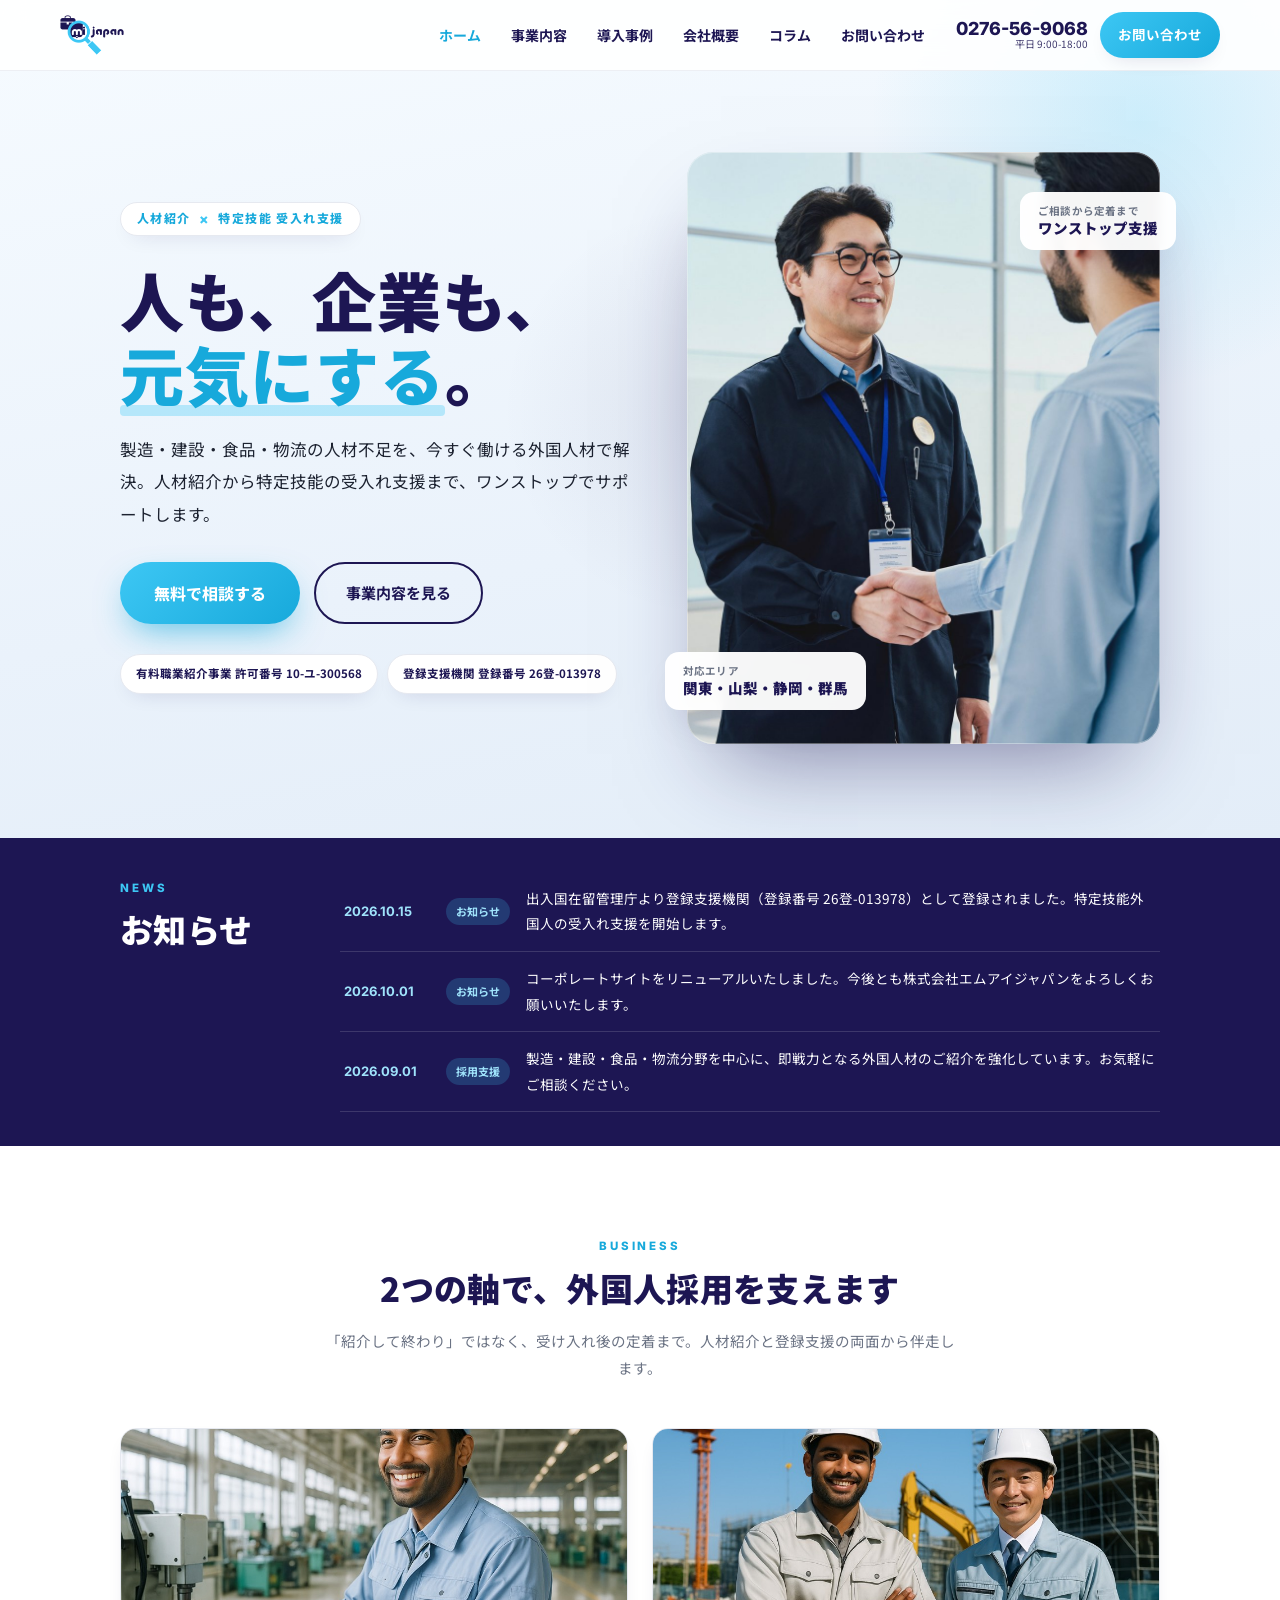
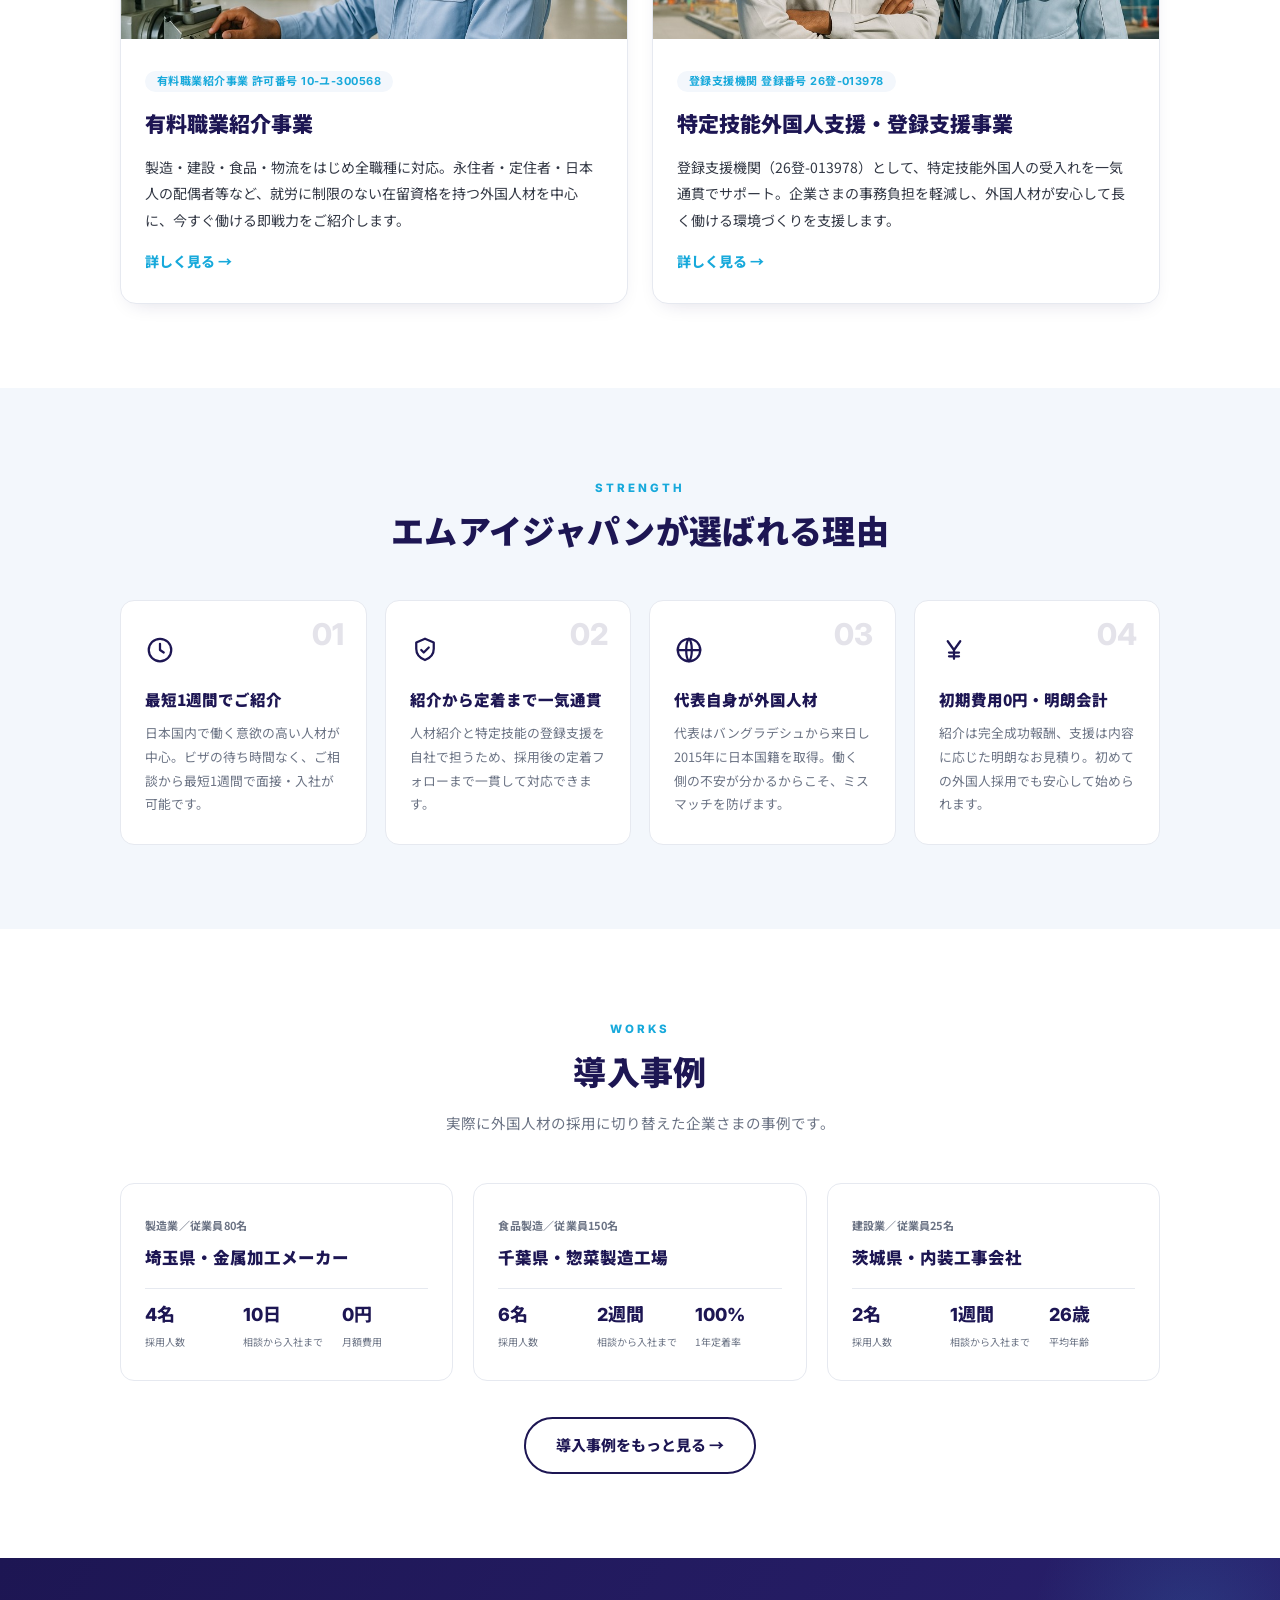
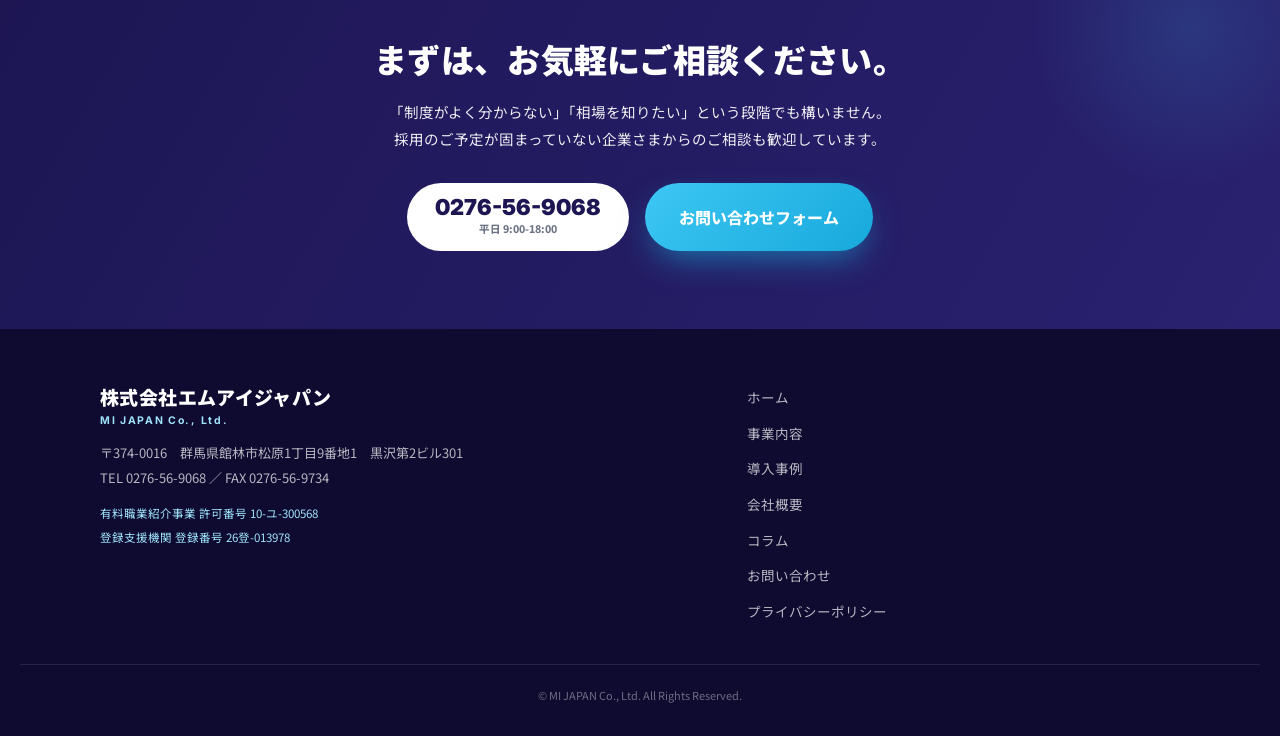
==== commit 7acaee1d: "Footer text name, enrich services page (details/flow), distinct per-page photos" ====
--- a/index.html
+++ b/index.html
@@ -123,7 +123,7 @@
 <footer>
   <div class="ft-in">
     <div class="ft-brand">
-      <img src="assets/logo.png" alt="株式会社エムアイジャパン">
+      <p class="ft-name">株式会社エムアイジャパン<span>MI JAPAN Co., Ltd.</span></p>
       <p class="ft-addr">〒374-0016　群馬県館林市松原1丁目9番地1　黒沢第2ビル301<br>TEL 0276-56-9068 ／ FAX 0276-56-9734</p>
       <p class="ft-lic"><span>有料職業紹介事業 許可番号 10-ユ-300568</span><span>登録支援機関 登録番号 26登-013978</span></p>
     </div>
--- a/assets/style.css
+++ b/assets/style.css
@@ -121,28 +121,31 @@
 .svc-body p{font-size:14px;color:var(--ink);opacity:.9}
 .svc-body .more{display:inline-block;margin-top:14px;color:var(--cyan-d);font-weight:800;font-size:14px}
 
-/* strengths */
-.st-grid{display:grid;grid-template-columns:repeat(4,1fr);gap:20px}
+/* strengths (editorial) */
+.st-grid{display:grid;grid-template-columns:repeat(4,1fr);gap:18px;counter-reset:st}
 @media(max-width:900px){.st-grid{grid-template-columns:1fr 1fr}}
 @media(max-width:520px){.st-grid{grid-template-columns:1fr}}
-.st-card{background:#fff;border-radius:var(--radius);padding:30px 22px;text-align:center;box-shadow:var(--shadow-sm);transition:.25s}
-.st-card:hover{transform:translateY(-5px);box-shadow:var(--shadow)}
-.st-ico{width:62px;height:62px;margin:0 auto 16px;border-radius:50%;display:flex;align-items:center;justify-content:center;background:linear-gradient(135deg,var(--navy),var(--navy2));color:var(--cyan)}
+.st-card{position:relative;background:#fff;border:1px solid var(--line);border-radius:14px;padding:30px 24px 28px;text-align:left;counter-increment:st;transition:.25s;overflow:hidden}
+.st-card::before{content:counter(st,decimal-leading-zero);position:absolute;top:18px;right:22px;font:800 30px/1 var(--num);color:rgba(29,22,83,.12)}
+.st-card::after{content:"";position:absolute;left:0;top:0;width:3px;height:0;background:var(--cyan);transition:.3s}
+.st-card:hover{border-color:#cfd7e6;box-shadow:var(--shadow-sm)}
+.st-card:hover::after{height:100%}
+.st-ico{width:38px;height:38px;margin-bottom:18px;display:flex;align-items:center;color:var(--navy)}
 .st-ico svg{width:30px;height:30px}
-.st-card h3{font-size:16.5px;font-weight:900;color:var(--navy);margin-bottom:9px}
-.st-card p{font-size:13px;color:var(--mute);line-height:1.8}
+.st-card h3{font-size:15.5px;font-weight:900;color:var(--navy);margin-bottom:10px;line-height:1.55}
+.st-card p{font-size:12.8px;color:var(--mute);line-height:1.85}
 
 /* works */
 .wk-grid{display:grid;grid-template-columns:repeat(3,1fr);gap:20px}
 @media(max-width:860px){.wk-grid{grid-template-columns:1fr;max-width:560px;margin:0 auto}}
-.wk-card{background:#fff;border:1px solid var(--line);border-radius:var(--radius);padding:24px 22px;box-shadow:var(--shadow-sm);transition:.25s;display:block}
-.wk-card:hover{transform:translateY(-5px);box-shadow:var(--shadow)}
-.wk-ind{font-size:11.5px;font-weight:700;color:var(--cyan-d)}
-.wk-card h3{font-size:17px;font-weight:900;color:var(--navy);margin:6px 0 16px}
-.wk-m{display:flex;gap:12px;justify-content:space-between;border-top:1px solid var(--line);padding-top:14px}
-.wk-m .m{text-align:center;flex:1}
-.wk-m .m b{display:block;font:900 22px/1.1 var(--num);color:var(--cyan-d)}
-.wk-m .m span{font-size:10.5px;color:var(--mute)}
+.wk-card{background:#fff;border:1px solid var(--line);border-radius:14px;padding:26px 24px;transition:.25s;display:block}
+.wk-card:hover{border-color:#cfd7e6;box-shadow:var(--shadow-sm)}
+.wk-ind{font-size:11px;font-weight:700;color:var(--mute);letter-spacing:.02em}
+.wk-card h3{font-size:16.5px;font-weight:900;color:var(--navy);margin:7px 0 18px;line-height:1.5}
+.wk-m{display:flex;gap:12px;justify-content:space-between;border-top:1px solid var(--line);padding-top:16px}
+.wk-m .m{text-align:left;flex:1}
+.wk-m .m b{display:block;font:800 18px/1.15 var(--num);color:var(--navy)}
+.wk-m .m span{font-size:10px;color:var(--mute)}
 .btn-line{display:inline-block;margin-top:36px;color:var(--navy);font-weight:800;border:2px solid var(--navy);padding:12px 30px;border-radius:999px;transition:.2s}
 .btn-line:hover{background:var(--navy);color:#fff}
 
@@ -174,6 +177,42 @@
 .pt h4{font-size:14.5px;font-weight:900;color:var(--navy);margin-bottom:6px;padding-left:14px;position:relative}
 .pt h4::before{content:"";position:absolute;left:0;top:7px;width:6px;height:6px;border-radius:50%;background:var(--cyan)}
 .pt p{font-size:12.5px;color:var(--mute);line-height:1.8}
+
+/* services page extras */
+.svc-intro{padding-bottom:30px}
+.svc-intro h2{line-height:1.4}
+.svc-intro-p{color:var(--ink);opacity:.9;margin-top:18px;font-size:15px;line-height:1.95}
+.svc-two{padding:0 0 10px}
+.svc-two-in{display:grid;grid-template-columns:1fr 1fr;gap:16px}
+@media(max-width:700px){.svc-two-in{grid-template-columns:1fr}}
+.svc-nav{display:flex;align-items:center;gap:16px;background:#fff;border:1px solid var(--line);border-radius:14px;padding:20px 22px;transition:.25s}
+.svc-nav:hover{border-color:var(--cyan);box-shadow:var(--shadow-sm);transform:translateY(-3px)}
+.svc-nav .sn-no{font:800 26px/1 var(--num);color:var(--cyan-d);flex-shrink:0}
+.svc-nav b{display:block;font-size:15px;color:var(--navy);font-weight:900;line-height:1.5}
+.svc-nav em{font-style:normal;font-size:12px;color:var(--mute)}
+.svc-sec{padding:64px 0}
+.svc-detail{margin-top:40px;display:grid;grid-template-columns:1fr 1fr;gap:18px}
+@media(max-width:700px){.svc-detail{grid-template-columns:1fr}}
+.sd-block{background:var(--tint);border:1px solid var(--line);border-radius:14px;padding:24px 24px}
+.sd-block h3{font-size:15px;font-weight:900;color:var(--navy);margin-bottom:12px;padding-left:14px;position:relative}
+.sd-block h3::before{content:"";position:absolute;left:0;top:5px;width:5px;height:16px;border-radius:3px;background:var(--cyan)}
+.sd-block>p{font-size:13.5px;color:var(--ink);opacity:.9;line-height:1.9}
+.sd-fee{grid-column:1/-1;background:#fff}
+.tags{display:flex;flex-wrap:wrap;gap:8px}
+.tag{font-size:12.5px;font-weight:700;color:var(--navy);background:#fff;border:1px solid var(--line);padding:7px 14px;border-radius:999px}
+.sd-block .tags-note{font-size:12px;color:var(--mute);margin-top:12px;line-height:1.8}
+.sup-list{margin:0;padding:0;list-style:none;counter-reset:sup}
+.sup-list li{position:relative;counter-increment:sup;padding:9px 0 9px 32px;font-size:13px;color:var(--ink);line-height:1.7;border-bottom:1px solid var(--line)}
+.sup-list li:last-child{border-bottom:none}
+.sup-list li::before{content:counter(sup);position:absolute;left:0;top:9px;width:20px;height:20px;border-radius:50%;background:var(--navy);color:#fff;font:800 11px/20px var(--num);text-align:center}
+/* flow */
+.flow{display:grid;grid-template-columns:repeat(5,1fr);gap:14px}
+@media(max-width:860px){.flow{grid-template-columns:1fr;max-width:620px;margin:0 auto}}
+.flow-step{position:relative;background:#fff;border:1px solid var(--line);border-radius:14px;padding:26px 20px}
+.flow-step .fs-no{display:inline-block;font:800 20px/1 var(--num);color:#fff;background:linear-gradient(135deg,var(--navy),var(--navy2));width:40px;height:40px;border-radius:50%;text-align:center;line-height:40px;margin-bottom:14px}
+.flow-step h4{font-size:14.5px;font-weight:900;color:var(--navy);margin-bottom:8px}
+.flow-step p{font-size:12px;color:var(--mute);line-height:1.8}
+@media(min-width:861px){.flow-step:not(:last-child)::after{content:"";position:absolute;top:46px;right:-10px;width:12px;height:12px;border-top:2px solid var(--cyan);border-right:2px solid var(--cyan);transform:rotate(45deg);z-index:1}}
 
 /* works full */
 .wk-list{display:flex;flex-direction:column;gap:20px;max-width:860px;margin:0 auto}
@@ -240,8 +279,8 @@
 .rel-b h4{font-size:13.5px;color:var(--navy);margin-top:6px;line-height:1.5}
 
 /* cta band */
-.cta-band{background:linear-gradient(120deg,var(--navy) 0%,var(--navy2) 60%,var(--cyan-d) 160%);color:#fff;padding:72px 20px;text-align:center;position:relative;overflow:hidden}
-.cta-band::after{content:"";position:absolute;top:-80px;right:-60px;width:320px;height:320px;border-radius:50%;background:radial-gradient(circle,rgba(61,199,244,.3),transparent 70%)}
+.cta-band{background:linear-gradient(120deg,var(--navy),var(--navy2));color:#fff;padding:78px 20px;text-align:center;position:relative;overflow:hidden}
+.cta-band::after{content:"";position:absolute;top:-90px;right:-70px;width:320px;height:320px;border-radius:50%;background:radial-gradient(circle,rgba(61,199,244,.14),transparent 70%)}
 .cta-in{position:relative;z-index:2;max-width:720px;margin:0 auto}
 .cta-band h2{color:#fff;margin-bottom:14px}
 .cta-in p{opacity:.92;margin-bottom:30px;font-size:14.5px}
@@ -283,7 +322,8 @@
 footer{background:#0e0a30;color:rgba(255,255,255,.7);padding:56px 20px 30px}
 .ft-in{max-width:1080px;margin:0 auto;display:grid;grid-template-columns:1.4fr 1fr;gap:40px}
 @media(max-width:720px){.ft-in{grid-template-columns:1fr;gap:26px}}
-.ft-brand img{height:40px;filter:brightness(0) invert(1);margin-bottom:16px}
+.ft-name{font-weight:900;font-size:19px;color:#fff;margin-bottom:15px;letter-spacing:.02em;line-height:1.3}
+.ft-name span{display:block;font:700 10.5px/1 var(--num);color:#9fe3fb;letter-spacing:.16em;margin-top:6px}
 .ft-addr{font-size:13px;line-height:1.9}
 .ft-lic{margin-top:12px;display:flex;flex-direction:column;gap:3px}
 .ft-lic span{font-size:11.5px;color:#9fe3fb}
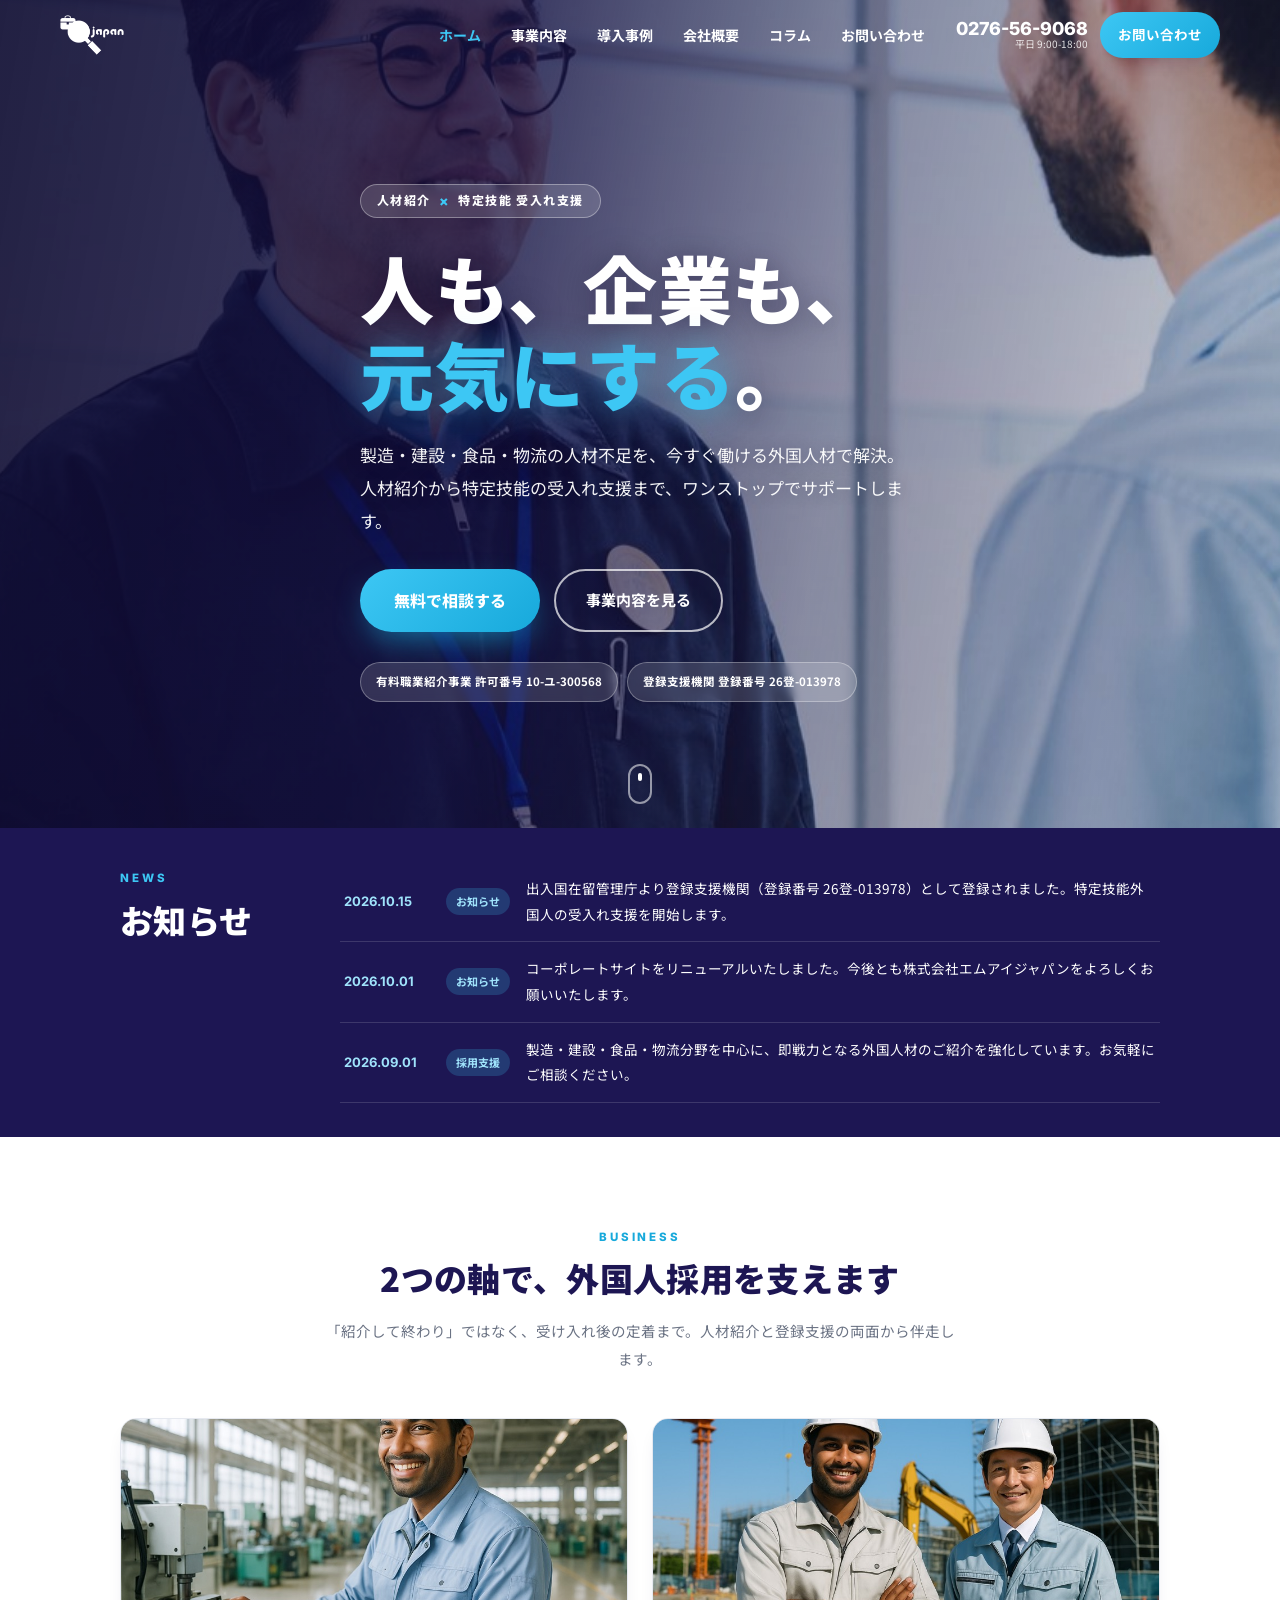
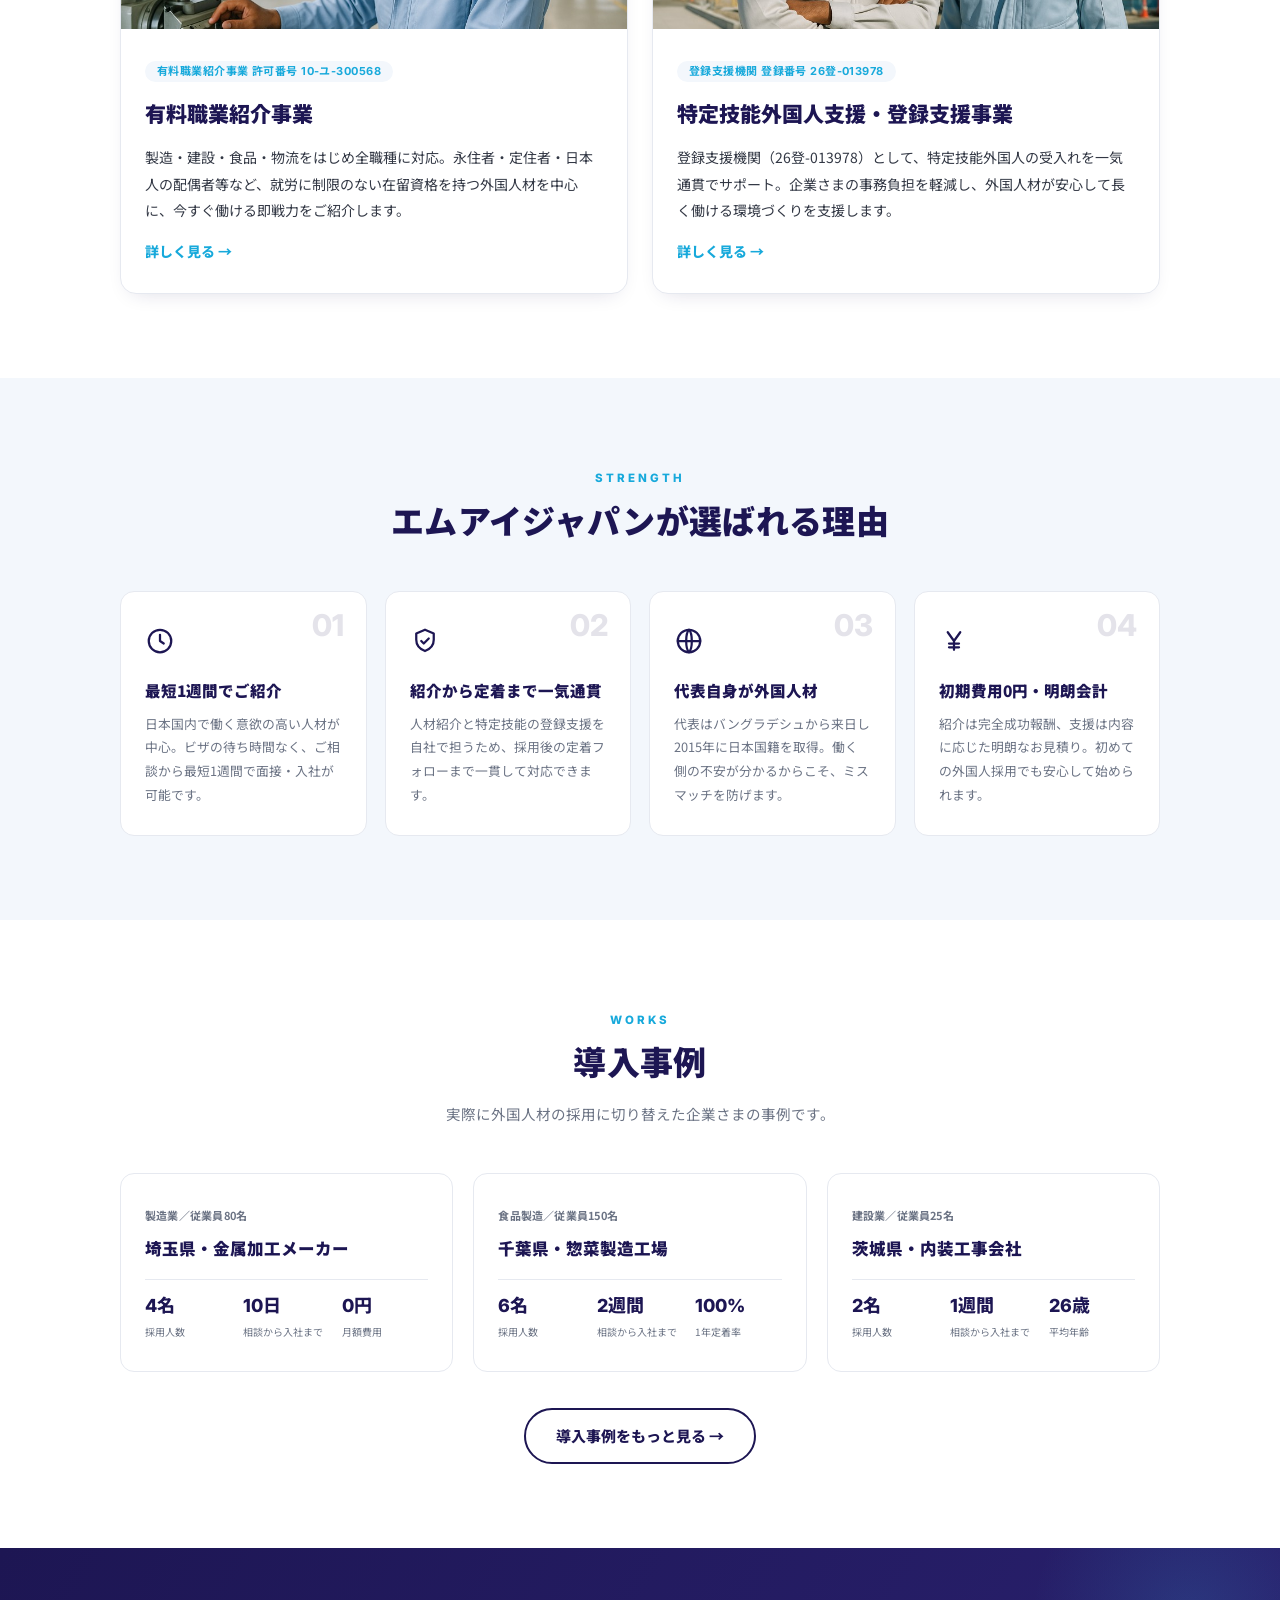
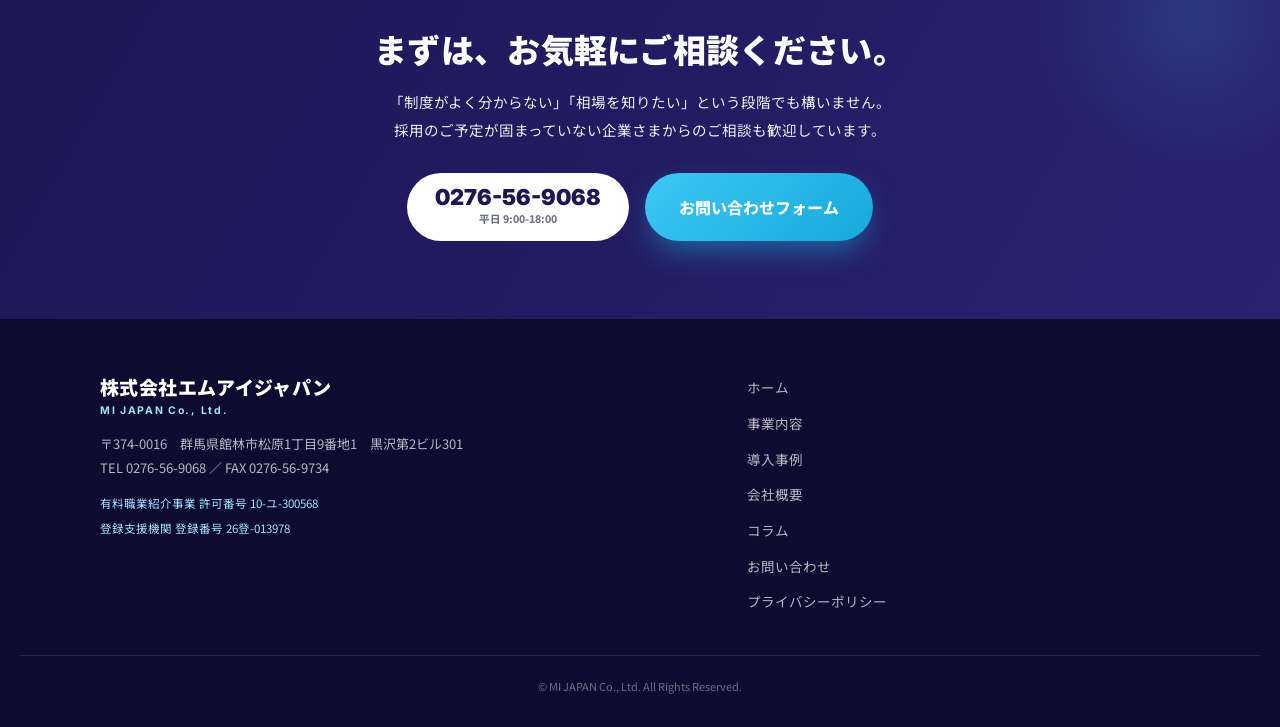
==== commit 574cd74f: "Hero: full-bleed MV background (transparent header on home, solid on scroll)" ====
--- a/index.html
+++ b/index.html
@@ -25,7 +25,7 @@
 <link href="https://fonts.googleapis.com/css2?family=Noto+Sans+JP:wght@400;500;700;900&family=Inter:wght@600;700;800;900&display=swap" rel="stylesheet">
 <link rel="stylesheet" href="assets/style.css">
 </head>
-<body>
+<body class="home">
 <!-- Google Tag Manager (noscript) -->
 <noscript><iframe src="https://www.googletagmanager.com/ns.html?id=GTM-NKFNLKCG"
 height="0" width="0" style="display:none;visibility:hidden"></iframe></noscript>
@@ -45,32 +45,21 @@
 <main>
 
 <section class="hero" id="top">
-  <div class="hero-deco" aria-hidden="true"></div>
-  <div class="wrap hero-grid">
-    <div class="hero-copy">
-      <span class="hero-eyebrow reveal">人材紹介 <i>×</i> 特定技能 受入れ支援</span>
-      <h1 class="reveal">人も、企業も、<br><em>元気にする</em>。</h1>
-      <p class="hero-lead reveal">製造・建設・食品・物流の人材不足を、今すぐ働ける外国人材で解決。人材紹介から特定技能の受入れ支援まで、ワンストップでサポートします。</p>
-      <div class="hero-cta reveal">
-        <a class="btn-form" href="contact.html">無料で相談する</a>
-        <a class="btn-ghost" href="services.html">事業内容を見る</a>
-      </div>
-      <div class="hero-badges reveal">
-        <span>有料職業紹介事業 許可番号 10-ユ-300568</span><span>登録支援機関 登録番号 26登-013978</span>
-      </div>
+  <img class="hero-bg" src="assets/hero-main.jpg" alt="企業の採用担当者と外国人材">
+  <div class="hero-ov"></div>
+  <div class="wrap hero-inner">
+    <span class="hero-eyebrow reveal">人材紹介 <i>×</i> 特定技能 受入れ支援</span>
+    <h1 class="reveal">人も、企業も、<br><em>元気にする</em>。</h1>
+    <p class="hero-lead reveal">製造・建設・食品・物流の人材不足を、今すぐ働ける外国人材で解決。人材紹介から特定技能の受入れ支援まで、ワンストップでサポートします。</p>
+    <div class="hero-cta reveal">
+      <a class="btn-form" href="contact.html">無料で相談する</a>
+      <a class="btn-ghost hero-ghost" href="services.html">事業内容を見る</a>
     </div>
-    <div class="hero-visual reveal">
-      <div class="hero-figure"><img src="assets/hero-main.jpg" alt="企業の採用担当者と外国人材" width="960" height="1280"></div>
-      <div class="hero-float">
-        <span class="hf-k">対応エリア</span>
-        <b>関東・山梨・静岡・群馬</b>
-      </div>
-      <div class="hero-float hero-float2">
-        <span class="hf-k">ご相談から定着まで</span>
-        <b>ワンストップ支援</b>
-      </div>
+    <div class="hero-badges reveal">
+      <span>有料職業紹介事業 許可番号 10-ユ-300568</span><span>登録支援機関 登録番号 26登-013978</span>
     </div>
   </div>
+  <div class="hero-scroll" aria-hidden="true"><span></span></div>
 </section>
 
 <section class="news-sec">
--- a/assets/style.css
+++ b/assets/style.css
@@ -38,6 +38,12 @@
 .hd-btn:hover{transform:translateY(-2px)}
 .burger{display:none;flex-direction:column;gap:5px;background:none;border:none;cursor:pointer;padding:6px}
 .burger span{width:24px;height:2px;background:var(--navy);transition:.3s}
+/* トップのみ：MVに被せる透明ヘッダー（スクロールで白に切替） */
+body.home #hd:not(.solid){background:transparent;backdrop-filter:none;border-bottom-color:transparent}
+body.home #hd:not(.solid) .gnav a,body.home #hd:not(.solid) .hd-tel{color:#fff}
+body.home #hd:not(.solid) .gnav a:hover,body.home #hd:not(.solid) .gnav a.active{color:var(--cyan)}
+body.home #hd:not(.solid) .brand img{filter:brightness(0) invert(1)}
+body.home #hd:not(.solid) .burger span{background:#fff}
 .mnav{display:none}
 
 @media(max-width:900px){
@@ -51,42 +57,35 @@
   .mnav-tel{margin-top:16px;background:var(--cyan);border-radius:10px;text-align:center;border:none!important}
 }
 
-/* hero (corporate split) */
-.hero{position:relative;background:linear-gradient(170deg,#f6fbff 0%,#eaf2fb 62%,#e3edf8 100%);overflow:hidden}
-.hero-deco{position:absolute;top:-160px;right:-140px;width:560px;height:560px;z-index:0;background:radial-gradient(circle,rgba(61,199,244,.2),transparent 68%);pointer-events:none}
-.hero-deco::after{content:"";position:absolute;left:-360px;top:360px;width:420px;height:420px;border-radius:50%;background:radial-gradient(circle,rgba(29,22,83,.07),transparent 70%)}
-.hero-grid{position:relative;z-index:2;display:grid;grid-template-columns:1.04fr .96fr;gap:54px;align-items:center;padding-top:152px;padding-bottom:94px}
-.hero-copy{min-width:0}
-.hero-eyebrow{display:inline-flex;align-items:center;gap:8px;font:800 12px/1 var(--num);letter-spacing:.12em;color:var(--cyan-d);background:#fff;border:1px solid var(--line);padding:9px 16px;border-radius:999px;box-shadow:var(--shadow-sm);margin-bottom:26px}
+/* hero (full-bleed MV) */
+.hero{position:relative;min-height:92vh;display:flex;align-items:center;overflow:hidden;background:var(--navy)}
+.hero-bg{position:absolute;inset:0;width:100%;height:100%;object-fit:cover;object-position:center 24%;z-index:0;animation:kenburns 17s ease-out both}
+@keyframes kenburns{from{transform:scale(1.06)}to{transform:scale(1.14)}}
+.hero-ov{position:absolute;inset:0;z-index:1;background:linear-gradient(100deg,rgba(14,10,48,.9) 0%,rgba(18,13,64,.78) 38%,rgba(20,15,70,.42) 64%,rgba(20,15,70,.1) 100%)}
+.hero-inner{position:relative;z-index:2;padding-top:150px;padding-bottom:92px}
+.hero-eyebrow{display:inline-flex;align-items:center;gap:8px;font:800 12px/1 var(--num);letter-spacing:.12em;color:#fff;background:rgba(255,255,255,.14);border:1px solid rgba(255,255,255,.34);backdrop-filter:blur(4px);padding:9px 16px;border-radius:999px;margin-bottom:26px}
 .hero-eyebrow i{font-style:normal;color:var(--cyan);font-size:14px}
-.hero h1{font-weight:900;font-size:clamp(37px,5.4vw,64px);line-height:1.17;letter-spacing:.012em;color:var(--navy);margin-bottom:22px}
-.hero h1 em{font-style:normal;color:var(--cyan-d);position:relative;white-space:nowrap}
-.hero h1 em::after{content:"";position:absolute;left:0;right:0;bottom:.06em;height:.16em;background:var(--cyan);opacity:.32;border-radius:4px;z-index:-1}
-.hero-lead{font-size:clamp(14.5px,1.4vw,16.5px);color:var(--ink);opacity:.9;max-width:540px;margin-bottom:32px;line-height:1.95}
+.hero h1{font-weight:900;font-size:clamp(38px,6.2vw,74px);line-height:1.16;letter-spacing:.012em;color:#fff;margin-bottom:22px;text-shadow:0 2px 30px rgba(10,6,40,.4)}
+.hero h1 em{font-style:normal;color:var(--cyan);text-shadow:0 0 34px rgba(61,199,244,.5)}
+.hero-lead{font-size:clamp(14.5px,1.5vw,17px);color:rgba(255,255,255,.95);max-width:560px;margin-bottom:32px;line-height:1.95;text-shadow:0 1px 16px rgba(10,6,40,.35)}
 .hero-cta{display:flex;gap:14px;flex-wrap:wrap;margin-bottom:30px}
 .hero-badges{display:flex;gap:9px;flex-wrap:wrap}
-.hero-badges span{font-size:11.5px;font-weight:700;color:var(--navy);background:#fff;border:1px solid var(--line);padding:8px 15px;border-radius:999px;box-shadow:var(--shadow-sm)}
-.hero-visual{position:relative;align-self:stretch}
-.hero-figure{position:relative;border-radius:26px;overflow:hidden;aspect-ratio:4/5;box-shadow:0 44px 90px -34px rgba(29,22,83,.52);background:var(--tint)}
-.hero-figure img{width:100%;height:100%;object-fit:cover;object-position:center 22%}
-.hero-figure::after{content:"";position:absolute;inset:0;border-radius:26px;box-shadow:inset 0 0 0 1px rgba(255,255,255,.35)}
-.hero-float{position:absolute;background:rgba(255,255,255,.96);backdrop-filter:blur(6px);border-radius:14px;padding:12px 18px;box-shadow:var(--shadow);display:flex;flex-direction:column;line-height:1.35;animation:floaty 5s ease-in-out infinite}
-.hero-float .hf-k{font-size:10.5px;color:var(--mute);font-weight:700;letter-spacing:.02em}
-.hero-float b{font-size:14.5px;color:var(--navy);font-weight:900}
-.hero-float{left:-22px;bottom:34px}
-.hero-float2{left:auto;right:-16px;top:40px;bottom:auto;animation-delay:1.4s}
-@keyframes floaty{0%,100%{transform:translateY(0)}50%{transform:translateY(-7px)}}
+.hero-badges span{font-size:11.5px;font-weight:700;color:#fff;background:rgba(255,255,255,.14);border:1px solid rgba(255,255,255,.3);backdrop-filter:blur(4px);padding:8px 15px;border-radius:999px}
+.hero-scroll{position:absolute;bottom:24px;left:50%;transform:translateX(-50%);z-index:2;width:24px;height:40px;border:2px solid rgba(255,255,255,.55);border-radius:14px}
+.hero-scroll span{position:absolute;top:7px;left:50%;transform:translateX(-50%);width:4px;height:8px;background:#fff;border-radius:2px;animation:scr 1.6s infinite}
+@keyframes scr{0%{opacity:0;top:7px}30%{opacity:1}60%{opacity:1;top:20px}100%{opacity:0;top:20px}}
 @keyframes fadeup{from{opacity:0;transform:translateY(24px)}to{opacity:1;transform:none}}
 .btn-form{display:inline-flex;align-items:center;justify-content:center;background:linear-gradient(135deg,var(--cyan),var(--cyan-d));color:#fff;font-weight:800;font-size:16px;padding:16px 34px;border-radius:999px;box-shadow:0 14px 34px -10px rgba(23,169,219,.7);transition:.2s}
 .btn-form:hover{transform:translateY(-2px)}
 .btn-ghost{display:inline-flex;align-items:center;justify-content:center;border:2px solid var(--navy);color:var(--navy);font-weight:700;font-size:15px;padding:14px 30px;border-radius:999px;transition:.2s;background:transparent}
 .btn-ghost:hover{background:var(--navy);color:#fff;border-color:var(--navy)}
+.hero-ghost{border-color:rgba(255,255,255,.7);color:#fff}
+.hero-ghost:hover{background:#fff;color:var(--navy);border-color:#fff}
 @media(max-width:900px){
-  .hero-grid{grid-template-columns:1fr;gap:38px;padding-top:116px;padding-bottom:62px}
-  .hero-figure{aspect-ratio:3/2;max-height:420px}
-  .hero-figure img{object-position:center 26%}
-  .hero-float{left:12px;bottom:14px}
-  .hero-float2{right:12px;top:14px}
+  .hero{min-height:86vh}
+  .hero-bg{object-position:64% 24%}
+  .hero-ov{background:linear-gradient(118deg,rgba(14,10,48,.92) 0%,rgba(18,13,64,.82) 52%,rgba(20,15,70,.5) 100%)}
+  .hero-inner{padding-top:118px;padding-bottom:70px}
 }
 
 /* news */
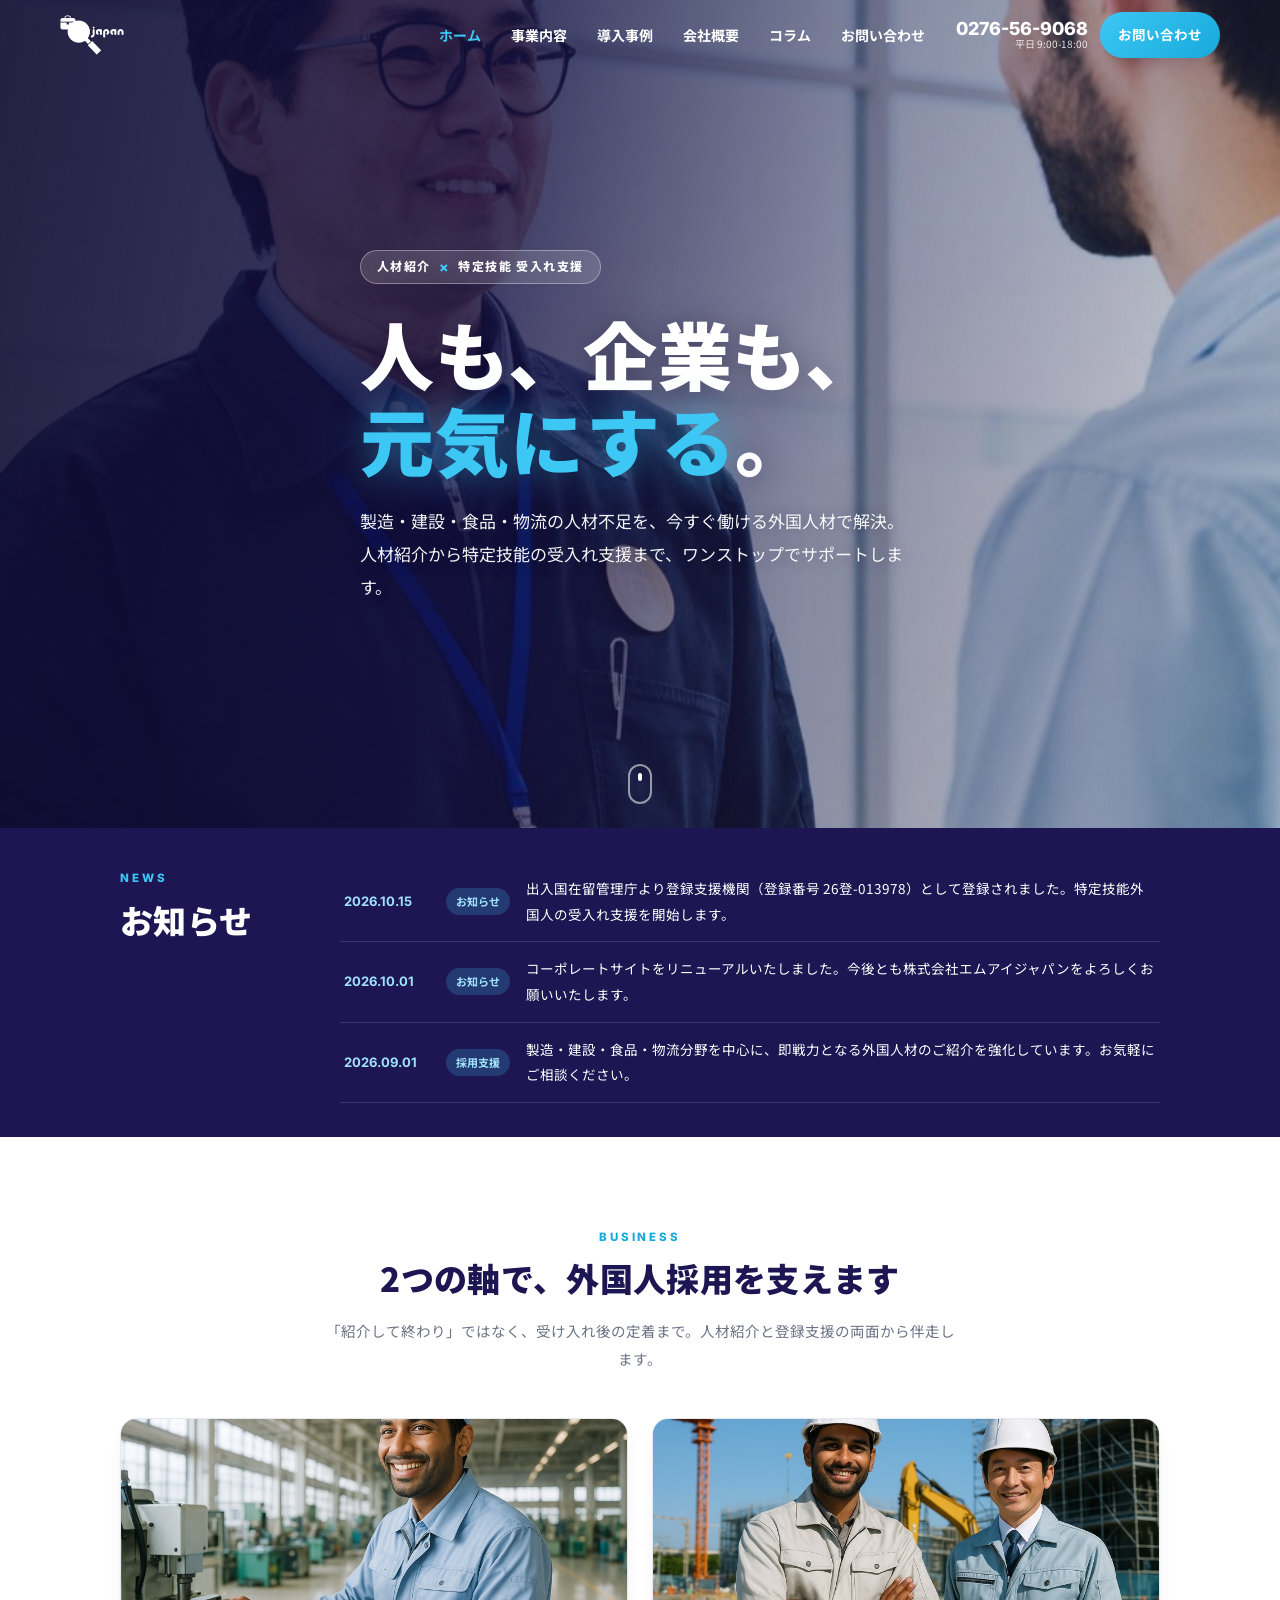
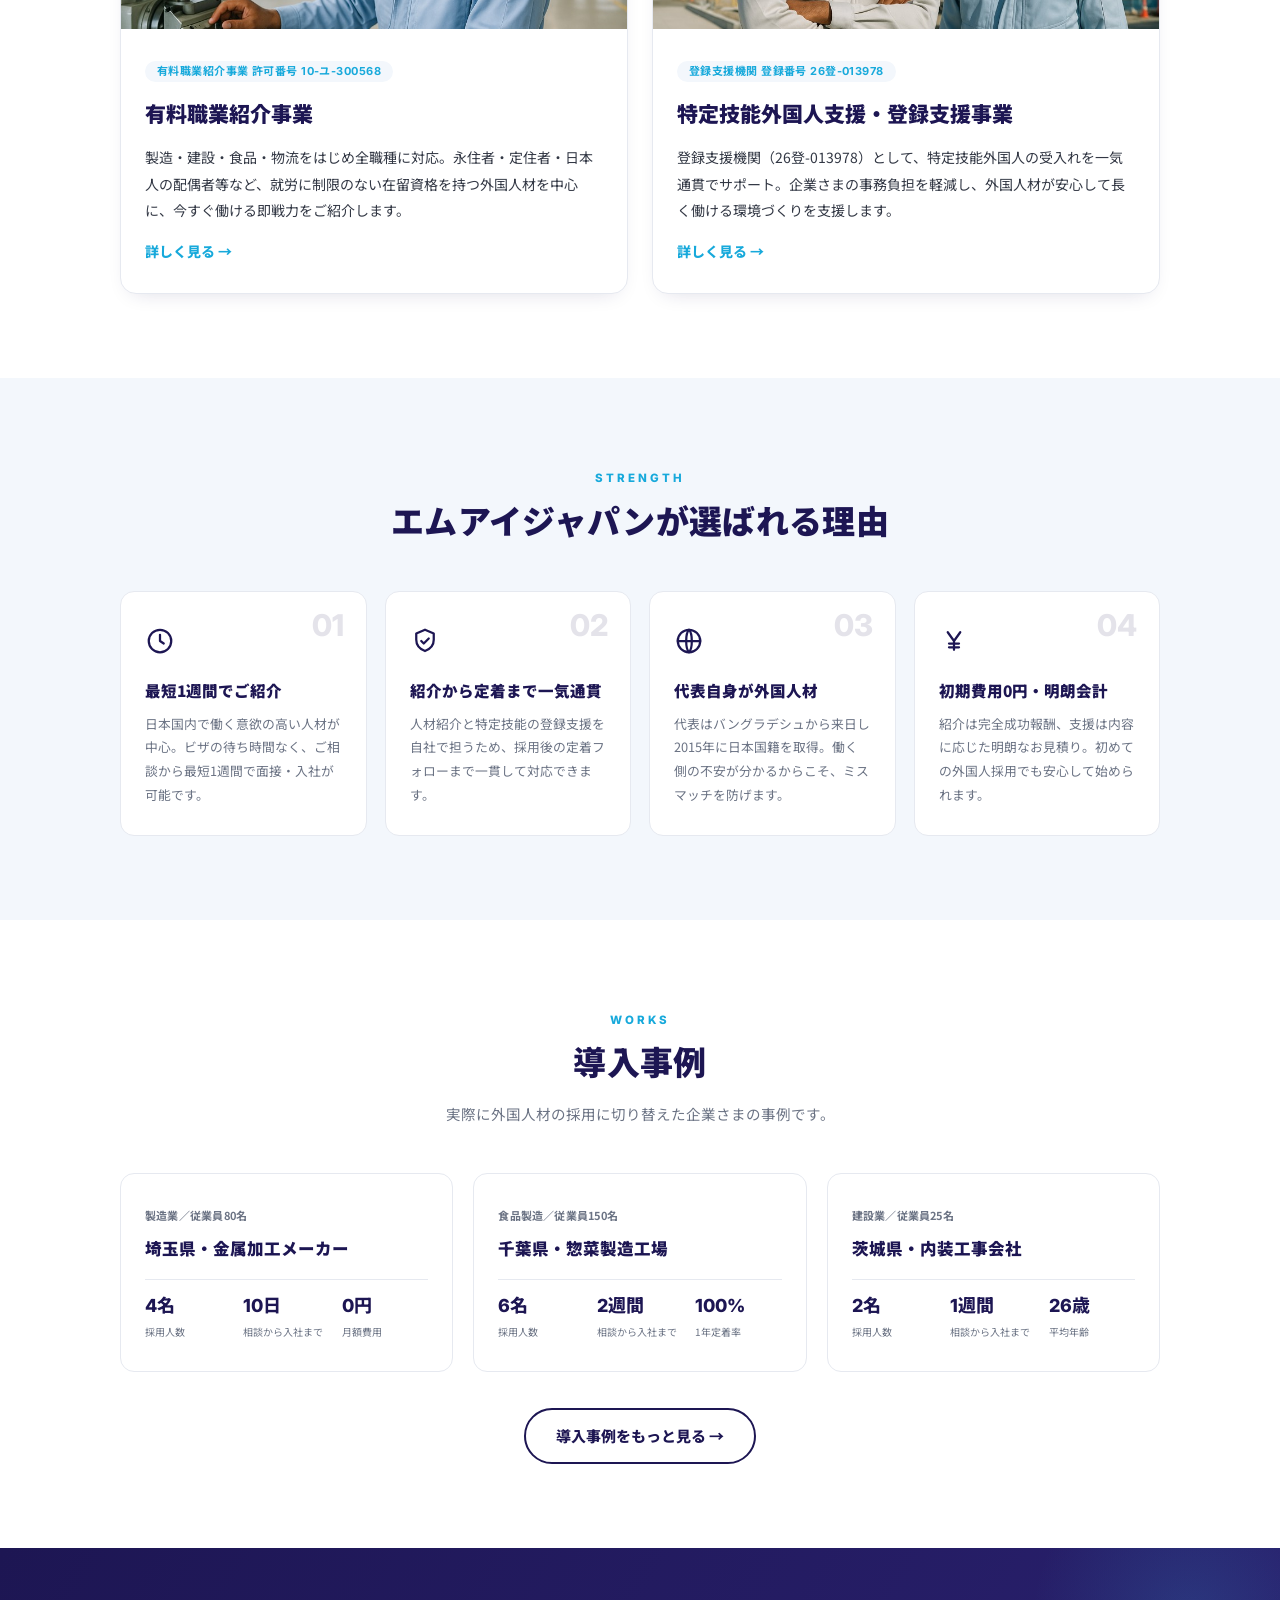
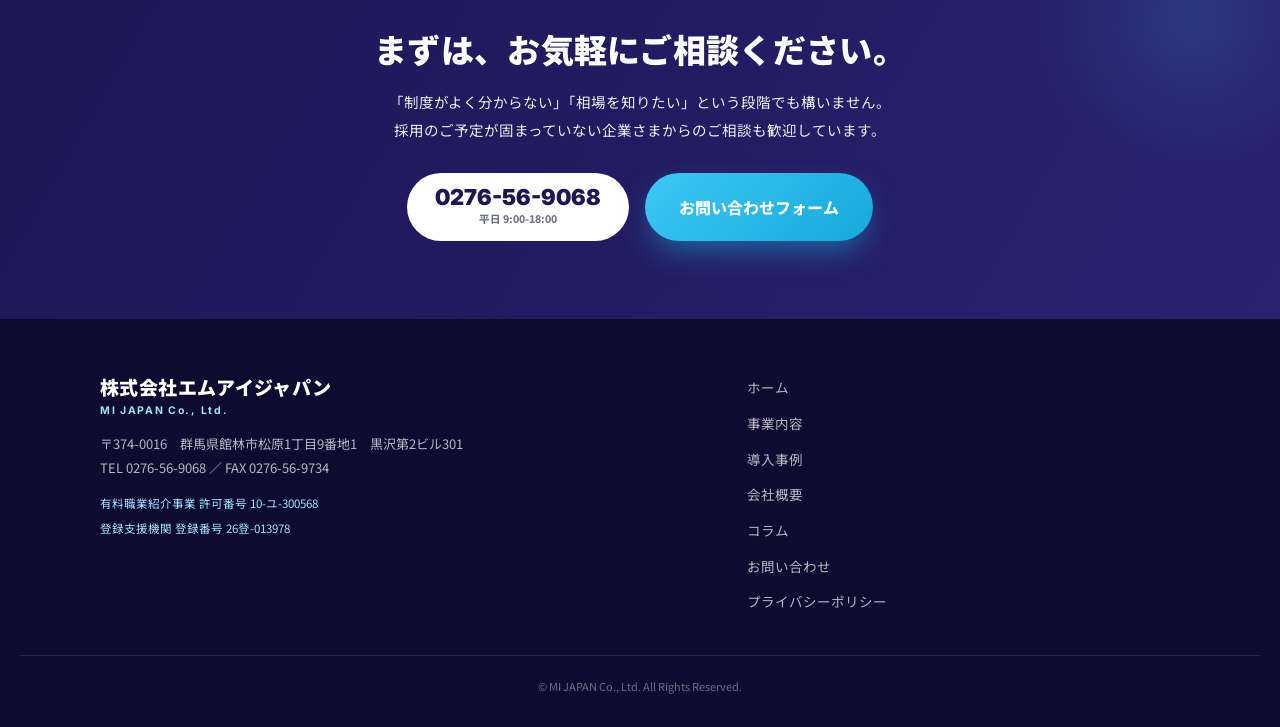
==== commit 90c57238: "Company access map, column pagination (9/page), remove hero CTA buttons & license badges" ====
--- a/index.html
+++ b/index.html
@@ -51,13 +51,6 @@
     <span class="hero-eyebrow reveal">人材紹介 <i>×</i> 特定技能 受入れ支援</span>
     <h1 class="reveal">人も、企業も、<br><em>元気にする</em>。</h1>
     <p class="hero-lead reveal">製造・建設・食品・物流の人材不足を、今すぐ働ける外国人材で解決。人材紹介から特定技能の受入れ支援まで、ワンストップでサポートします。</p>
-    <div class="hero-cta reveal">
-      <a class="btn-form" href="contact.html">無料で相談する</a>
-      <a class="btn-ghost hero-ghost" href="services.html">事業内容を見る</a>
-    </div>
-    <div class="hero-badges reveal">
-      <span>有料職業紹介事業 許可番号 10-ユ-300568</span><span>登録支援機関 登録番号 26登-013978</span>
-    </div>
   </div>
   <div class="hero-scroll" aria-hidden="true"><span></span></div>
 </section>
--- a/assets/style.css
+++ b/assets/style.css
@@ -239,6 +239,11 @@
 .co-table th,.co-table td{padding:16px 18px;text-align:left;border-bottom:1px solid var(--line);vertical-align:top}
 .co-table th{background:var(--navy);color:#fff;font-weight:700;width:190px;white-space:nowrap}
 @media(max-width:560px){.co-table th,.co-table td{display:block;width:100%}.co-table th{width:100%}}
+/* access map */
+.co-map{border:1px solid var(--line);border-radius:var(--radius);overflow:hidden;box-shadow:var(--shadow-sm)}
+.co-map iframe{display:block;width:100%;height:380px;border:0}
+.co-map-addr{text-align:center;font-size:13px;color:var(--mute);margin-top:14px}
+@media(max-width:600px){.co-map iframe{height:300px}}
 
 /* column list */
 .col-grid{display:grid;grid-template-columns:repeat(3,1fr);gap:24px}
@@ -252,6 +257,13 @@
 .col-body time{font:700 12px/1 var(--num);color:var(--mute)}
 .col-body h3{font-size:16px;font-weight:900;color:var(--navy);margin:8px 0 10px;line-height:1.5}
 .col-body p{font-size:13px;color:var(--mute);line-height:1.8}
+/* pager */
+.pager{display:flex;justify-content:center;align-items:center;gap:8px;margin-top:48px;flex-wrap:wrap}
+.pg{min-width:42px;height:42px;padding:0 6px;display:inline-flex;align-items:center;justify-content:center;border:1px solid var(--line);border-radius:10px;font:800 14px/1 var(--num);color:var(--navy);background:#fff;transition:.2s}
+a.pg:hover{border-color:var(--cyan);color:var(--cyan-d);transform:translateY(-2px)}
+.pg-on{background:var(--navy);color:#fff;border-color:var(--navy)}
+.pg-nav{color:var(--cyan-d);font-size:18px}
+.pg-dots{border:none;background:none;min-width:24px;color:var(--mute)}
 
 /* article */
 .art-hero{position:relative;min-height:320px;display:flex;align-items:flex-end;background-size:cover;background-position:center;color:#fff}
